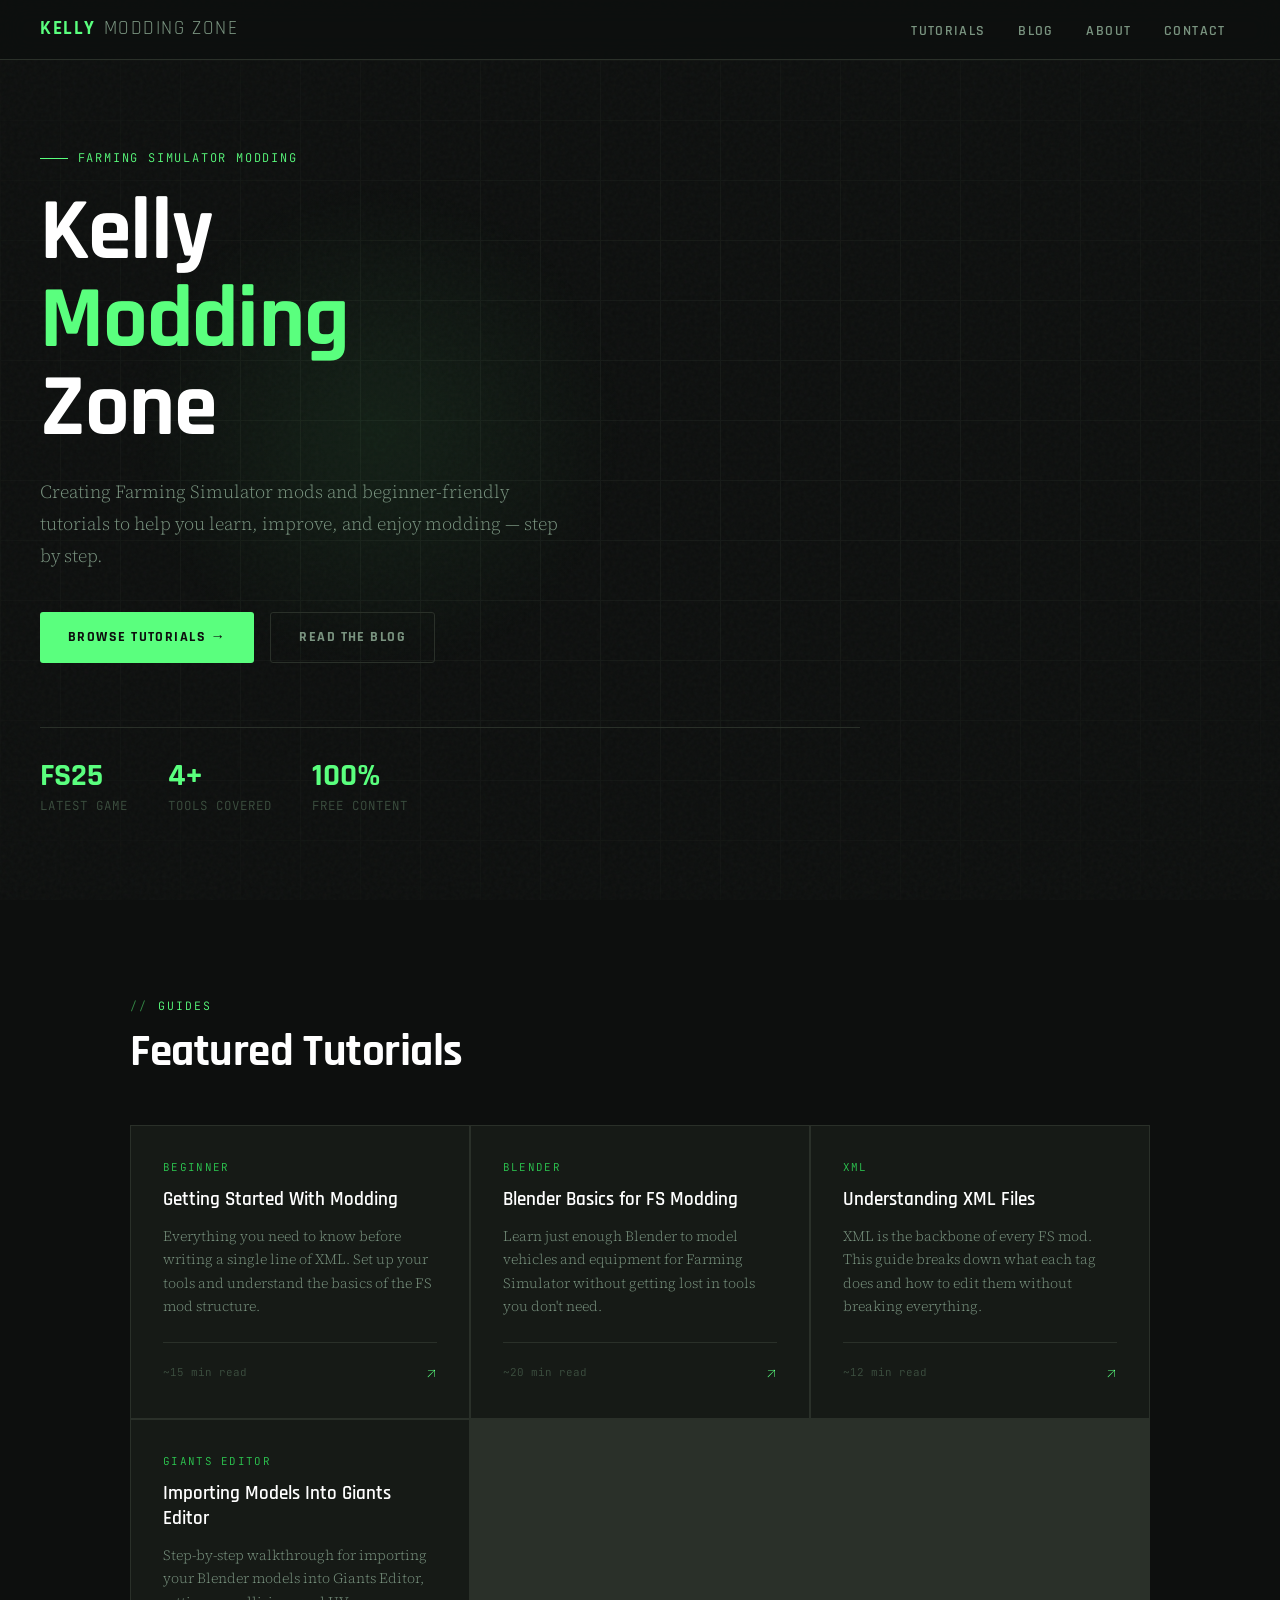
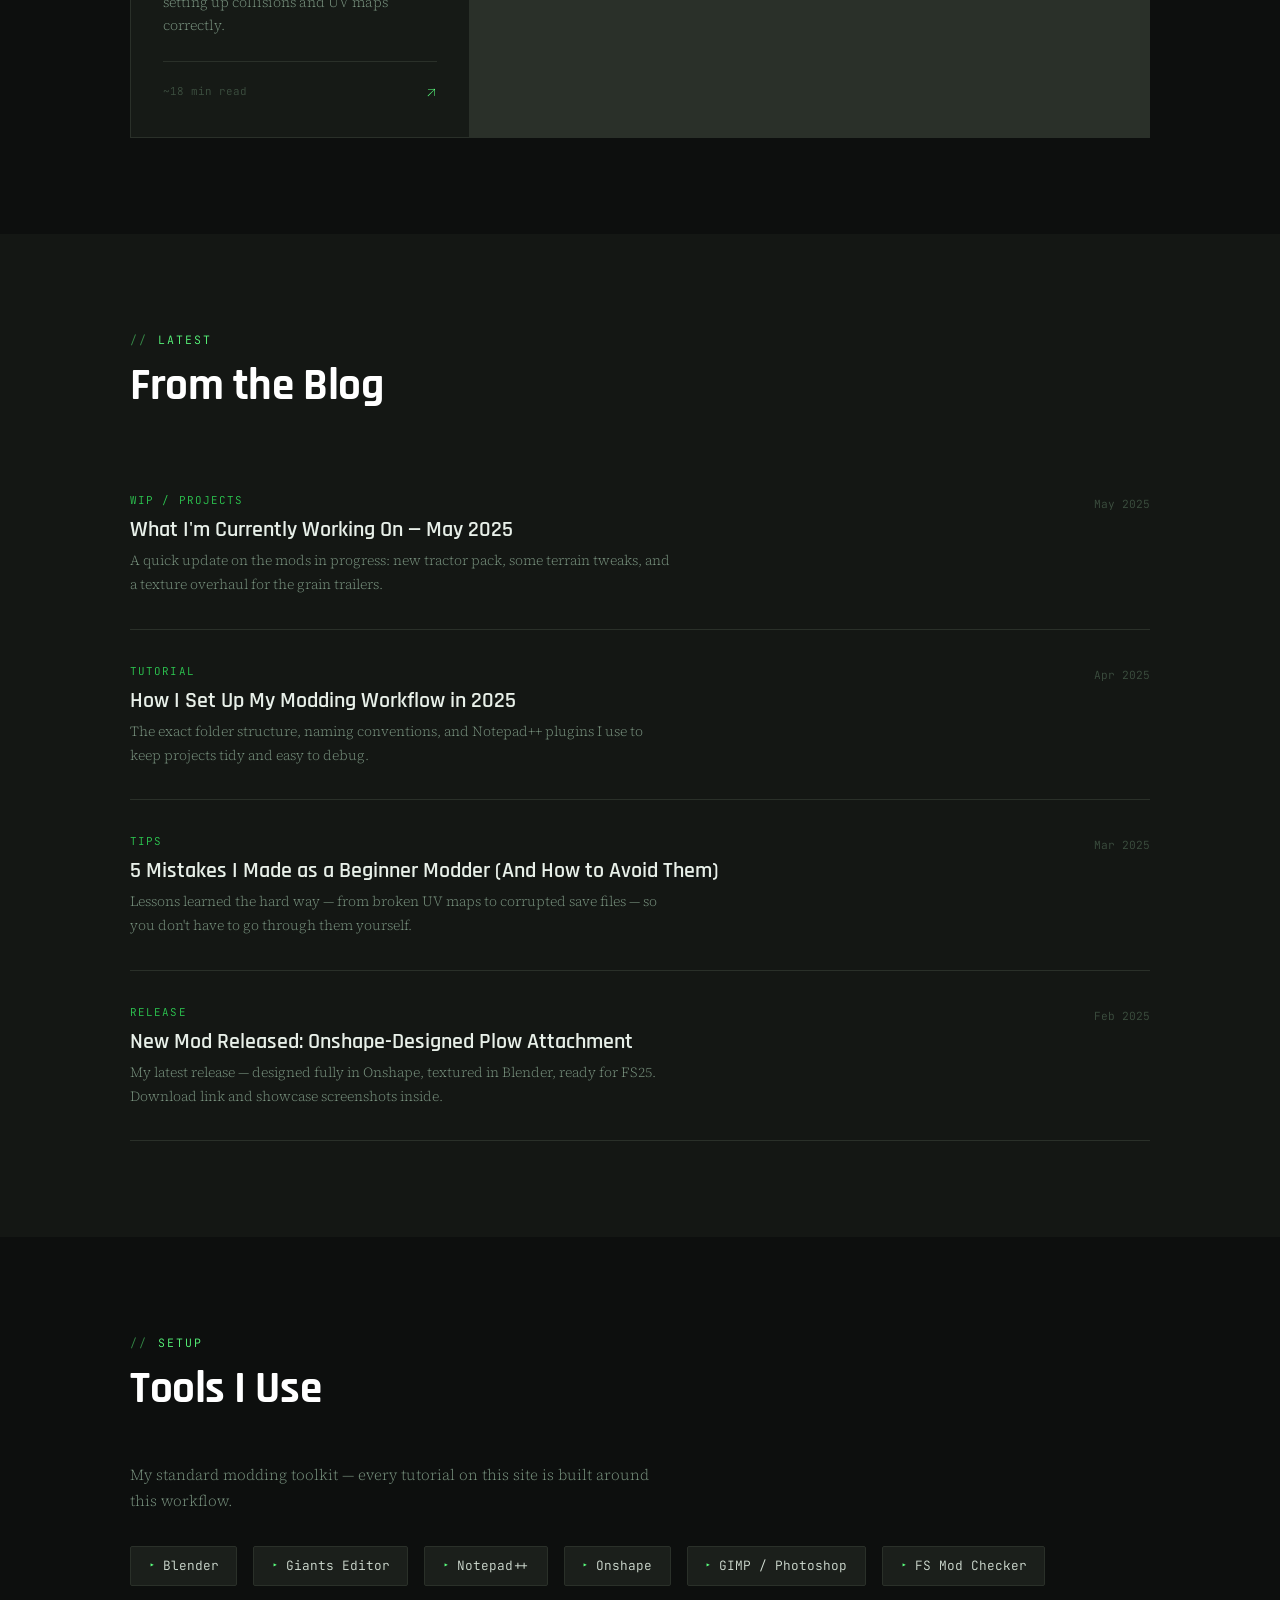
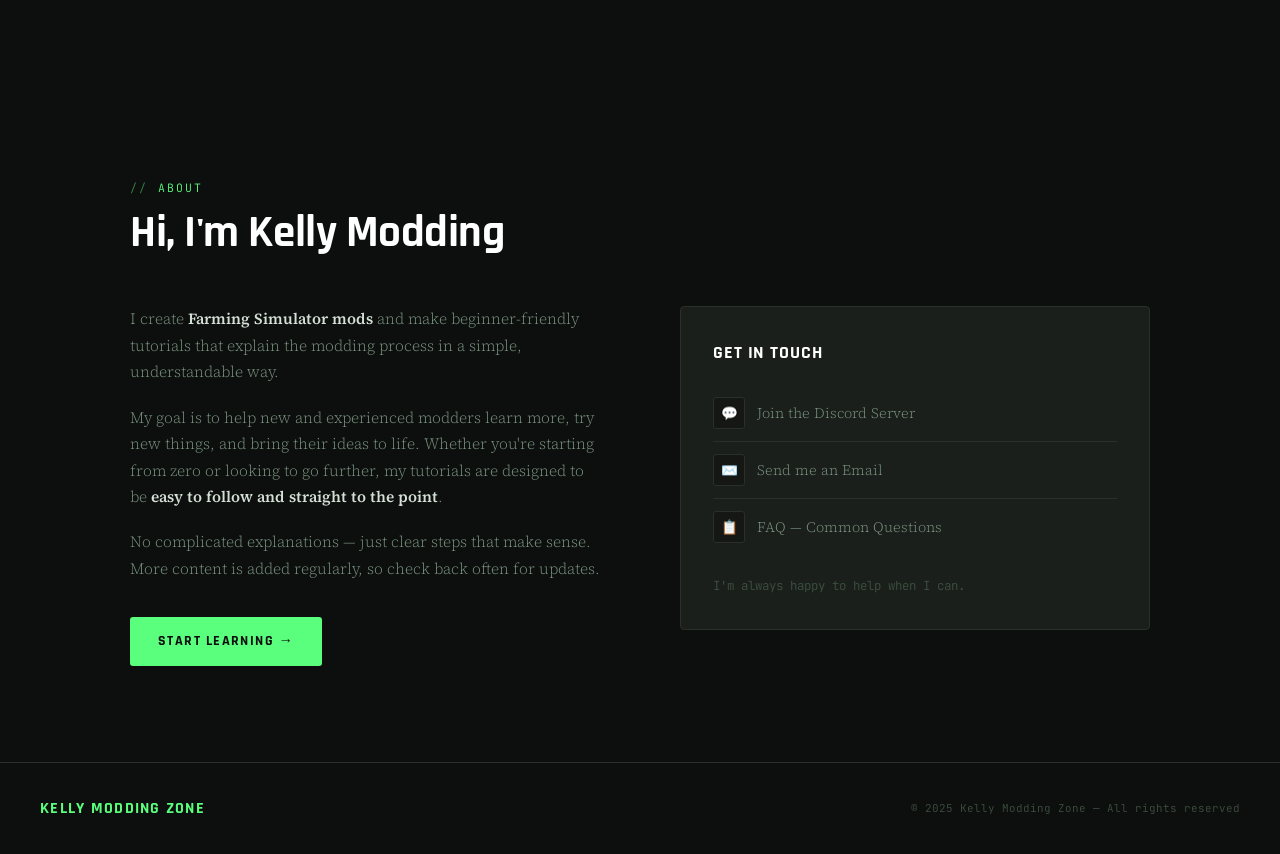
==== index.html @ 6fd22a3e "Add files via upload" ====
<!DOCTYPE html>
<html lang="en">
<head>
<meta charset="UTF-8">
<meta name="viewport" content="width=device-width, initial-scale=1.0">
<title>Kelly Modding Zone</title>
<link rel="preconnect" href="https://fonts.googleapis.com">
<link href="https://fonts.googleapis.com/css2?family=Rajdhani:wght@400;600;700&family=Source+Serif+4:ital,wght@0,300;0,400;0,600;1,300&family=JetBrains+Mono:wght@400;500&display=swap" rel="stylesheet">
<style>
  :root {
    --bg: #0d0f0e;
    --bg2: #141714;
    --bg3: #1b1f1b;
    --border: #2a3029;
    --green: #5aff7e;
    --green-dim: #2dcc52;
    --green-glow: rgba(90,255,126,0.12);
    --text: #d4e0d5;
    --text-dim: #7a9480;
    --text-faint: #3d5040;
    --accent: #ffcc44;
    --card-bg: #161a16;
  }

  *, *::before, *::after { box-sizing: border-box; margin: 0; padding: 0; }

  html { scroll-behavior: smooth; }

  body {
    background: var(--bg);
    color: var(--text);
    font-family: 'Source Serif 4', Georgia, serif;
    font-weight: 300;
    line-height: 1.7;
    overflow-x: hidden;
  }

  /* ── NOISE TEXTURE ── */
  body::before {
    content: '';
    position: fixed;
    inset: 0;
    background-image: url("data:image/svg+xml,%3Csvg viewBox='0 0 256 256' xmlns='http://www.w3.org/2000/svg'%3E%3Cfilter id='noise'%3E%3CfeTurbulence type='fractalNoise' baseFrequency='0.9' numOctaves='4' stitchTiles='stitch'/%3E%3C/filter%3E%3Crect width='100%25' height='100%25' filter='url(%23noise)' opacity='0.035'/%3E%3C/svg%3E");
    pointer-events: none;
    z-index: 0;
  }

  /* ── NAV ── */
  nav {
    position: fixed;
    top: 0; left: 0; right: 0;
    z-index: 100;
    display: flex;
    align-items: center;
    justify-content: space-between;
    padding: 0 2.5rem;
    height: 60px;
    background: rgba(13,15,14,0.88);
    backdrop-filter: blur(12px);
    border-bottom: 1px solid var(--border);
  }

  .nav-logo {
    font-family: 'Rajdhani', sans-serif;
    font-weight: 700;
    font-size: 1.2rem;
    letter-spacing: 0.08em;
    color: var(--green);
    text-decoration: none;
    text-transform: uppercase;
    display: flex;
    align-items: center;
    gap: 0.5rem;
  }

  .nav-logo span {
    color: var(--text-dim);
    font-weight: 400;
  }

  .nav-links {
    display: flex;
    gap: 0.25rem;
    list-style: none;
  }

  .nav-links a {
    font-family: 'Rajdhani', sans-serif;
    font-weight: 600;
    font-size: 0.85rem;
    letter-spacing: 0.1em;
    text-transform: uppercase;
    color: var(--text-dim);
    text-decoration: none;
    padding: 0.4rem 0.9rem;
    border-radius: 3px;
    transition: color 0.2s, background 0.2s;
  }

  .nav-links a:hover {
    color: var(--green);
    background: var(--green-glow);
  }

  /* ── HERO ── */
  .hero {
    position: relative;
    min-height: 100vh;
    display: flex;
    flex-direction: column;
    justify-content: center;
    padding: 8rem 2.5rem 4rem;
    overflow: hidden;
  }

  .hero-grid-bg {
    position: absolute;
    inset: 0;
    background-image:
      linear-gradient(var(--border) 1px, transparent 1px),
      linear-gradient(90deg, var(--border) 1px, transparent 1px);
    background-size: 60px 60px;
    opacity: 0.35;
    mask-image: radial-gradient(ellipse 80% 70% at 50% 50%, black 30%, transparent 100%);
  }

  .hero-glow {
    position: absolute;
    top: 20%;
    left: 10%;
    width: 500px;
    height: 500px;
    background: radial-gradient(circle, rgba(90,255,126,0.07) 0%, transparent 70%);
    pointer-events: none;
  }

  .hero-inner {
    position: relative;
    max-width: 820px;
  }

  .hero-tag {
    font-family: 'JetBrains Mono', monospace;
    font-size: 0.75rem;
    color: var(--green);
    letter-spacing: 0.15em;
    text-transform: uppercase;
    margin-bottom: 1.2rem;
    display: flex;
    align-items: center;
    gap: 0.6rem;
  }

  .hero-tag::before {
    content: '';
    display: block;
    width: 28px;
    height: 1px;
    background: var(--green);
  }

  h1 {
    font-family: 'Rajdhani', sans-serif;
    font-weight: 700;
    font-size: clamp(3rem, 7vw, 5.5rem);
    line-height: 1;
    letter-spacing: -0.01em;
    color: #fff;
    margin-bottom: 1.5rem;
  }

  h1 .highlight {
    color: var(--green);
    position: relative;
  }

  .hero-desc {
    font-size: 1.15rem;
    color: var(--text-dim);
    max-width: 520px;
    margin-bottom: 2.5rem;
    line-height: 1.75;
  }

  .hero-cta {
    display: flex;
    gap: 1rem;
    flex-wrap: wrap;
  }

  .btn {
    font-family: 'Rajdhani', sans-serif;
    font-weight: 700;
    font-size: 0.9rem;
    letter-spacing: 0.1em;
    text-transform: uppercase;
    text-decoration: none;
    padding: 0.75rem 1.75rem;
    border-radius: 3px;
    transition: all 0.2s;
    display: inline-flex;
    align-items: center;
    gap: 0.5rem;
  }

  .btn-primary {
    background: var(--green);
    color: #0d0f0e;
  }

  .btn-primary:hover {
    background: #fff;
    transform: translateY(-2px);
    box-shadow: 0 8px 24px rgba(90,255,126,0.25);
  }

  .btn-secondary {
    background: transparent;
    color: var(--text-dim);
    border: 1px solid var(--border);
  }

  .btn-secondary:hover {
    color: var(--green);
    border-color: var(--green);
    background: var(--green-glow);
  }

  .hero-stats {
    display: flex;
    gap: 2.5rem;
    margin-top: 4rem;
    padding-top: 2rem;
    border-top: 1px solid var(--border);
    flex-wrap: wrap;
  }

  .stat-num {
    font-family: 'Rajdhani', sans-serif;
    font-weight: 700;
    font-size: 2rem;
    color: var(--green);
    line-height: 1;
  }

  .stat-label {
    font-size: 0.78rem;
    color: var(--text-faint);
    letter-spacing: 0.08em;
    text-transform: uppercase;
    margin-top: 0.2rem;
    font-family: 'JetBrains Mono', monospace;
  }

  /* ── SECTIONS ── */
  section {
    position: relative;
    z-index: 1;
  }

  .section-inner {
    max-width: 1100px;
    margin: 0 auto;
    padding: 6rem 2.5rem;
  }

  .section-label {
    font-family: 'JetBrains Mono', monospace;
    font-size: 0.72rem;
    color: var(--green);
    letter-spacing: 0.18em;
    text-transform: uppercase;
    margin-bottom: 0.75rem;
    display: flex;
    align-items: center;
    gap: 0.6rem;
  }

  .section-label::before {
    content: '//';
    opacity: 0.5;
  }

  h2 {
    font-family: 'Rajdhani', sans-serif;
    font-weight: 700;
    font-size: clamp(1.8rem, 4vw, 2.8rem);
    color: #fff;
    letter-spacing: -0.01em;
    margin-bottom: 3rem;
    line-height: 1.1;
  }

  /* ── FEATURED TUTORIALS ── */
  .tutorials-grid {
    display: grid;
    grid-template-columns: repeat(auto-fill, minmax(300px, 1fr));
    gap: 1.5px;
    background: var(--border);
    border: 1px solid var(--border);
  }

  .tutorial-card {
    background: var(--card-bg);
    padding: 2rem;
    transition: background 0.2s;
    cursor: pointer;
    text-decoration: none;
    color: inherit;
    display: block;
  }

  .tutorial-card:hover {
    background: var(--bg3);
  }

  .tutorial-card:hover .card-arrow { transform: translate(3px,-3px); }

  .card-tag {
    font-family: 'JetBrains Mono', monospace;
    font-size: 0.68rem;
    color: var(--green-dim);
    letter-spacing: 0.12em;
    text-transform: uppercase;
    margin-bottom: 0.75rem;
  }

  .card-title {
    font-family: 'Rajdhani', sans-serif;
    font-weight: 600;
    font-size: 1.2rem;
    color: #fff;
    margin-bottom: 0.75rem;
    line-height: 1.3;
  }

  .card-desc {
    font-size: 0.88rem;
    color: var(--text-dim);
    line-height: 1.65;
  }

  .card-footer {
    display: flex;
    justify-content: space-between;
    align-items: center;
    margin-top: 1.5rem;
    padding-top: 1rem;
    border-top: 1px solid var(--border);
  }

  .card-meta {
    font-family: 'JetBrains Mono', monospace;
    font-size: 0.68rem;
    color: var(--text-faint);
  }

  .card-arrow {
    font-size: 1rem;
    color: var(--green);
    transition: transform 0.2s;
  }

  /* ── BLOG POSTS ── */
  #blog { background: var(--bg2); }

  .blog-list { display: flex; flex-direction: column; gap: 0; }

  .blog-post {
    display: grid;
    grid-template-columns: 1fr auto;
    align-items: start;
    gap: 2rem;
    padding: 2rem 0;
    border-bottom: 1px solid var(--border);
    text-decoration: none;
    color: inherit;
    transition: padding-left 0.2s;
  }

  .blog-post:hover { padding-left: 1rem; }
  .blog-post:hover .post-title { color: var(--green); }

  .post-cat {
    font-family: 'JetBrains Mono', monospace;
    font-size: 0.68rem;
    color: var(--green-dim);
    letter-spacing: 0.1em;
    text-transform: uppercase;
    margin-bottom: 0.4rem;
  }

  .post-title {
    font-family: 'Rajdhani', sans-serif;
    font-weight: 600;
    font-size: 1.35rem;
    color: #e8f0e9;
    transition: color 0.2s;
    margin-bottom: 0.4rem;
    line-height: 1.25;
  }

  .post-excerpt {
    font-size: 0.87rem;
    color: var(--text-dim);
    max-width: 540px;
  }

  .post-date {
    font-family: 'JetBrains Mono', monospace;
    font-size: 0.7rem;
    color: var(--text-faint);
    white-space: nowrap;
    padding-top: 0.25rem;
  }

  /* ── TOOLS ── */
  .tools-row {
    display: flex;
    flex-wrap: wrap;
    gap: 1rem;
  }

  .tool-chip {
    font-family: 'JetBrains Mono', monospace;
    font-size: 0.8rem;
    color: var(--text);
    background: var(--bg3);
    border: 1px solid var(--border);
    padding: 0.5rem 1.1rem;
    border-radius: 2px;
    transition: all 0.2s;
    display: flex;
    align-items: center;
    gap: 0.5rem;
  }

  .tool-chip::before {
    content: '▸';
    color: var(--green);
    font-size: 0.65rem;
  }

  .tool-chip:hover {
    border-color: var(--green);
    color: var(--green);
    background: var(--green-glow);
  }

  /* ── ABOUT ── */
  #about { background: var(--bg); }

  .about-grid {
    display: grid;
    grid-template-columns: 1fr 1fr;
    gap: 5rem;
    align-items: start;
  }

  @media (max-width: 700px) {
    .about-grid { grid-template-columns: 1fr; gap: 2.5rem; }
    nav { padding: 0 1.2rem; }
    .nav-links { gap: 0; }
    .nav-links a { padding: 0.4rem 0.5rem; font-size: 0.75rem; }
    .section-inner { padding: 4rem 1.2rem; }
    .hero { padding: 7rem 1.2rem 3rem; }
    h1 { font-size: 2.5rem; }
    .hero-stats { gap: 1.5rem; }
    .blog-post { grid-template-columns: 1fr; gap: 0.5rem; }
  }

  .about-text p {
    color: var(--text-dim);
    margin-bottom: 1.2rem;
    font-size: 0.97rem;
  }

  .about-text p strong {
    color: var(--text);
    font-weight: 600;
  }

  .contact-box {
    background: var(--bg3);
    border: 1px solid var(--border);
    padding: 2rem;
    border-radius: 4px;
  }

  .contact-box h3 {
    font-family: 'Rajdhani', sans-serif;
    font-weight: 700;
    font-size: 1.1rem;
    color: #fff;
    margin-bottom: 1rem;
    letter-spacing: 0.05em;
    text-transform: uppercase;
  }

  .contact-link {
    display: flex;
    align-items: center;
    gap: 0.75rem;
    padding: 0.75rem 0;
    border-bottom: 1px solid var(--border);
    color: var(--text-dim);
    text-decoration: none;
    font-size: 0.9rem;
    transition: color 0.2s;
  }

  .contact-link:last-of-type { border-bottom: none; }
  .contact-link:hover { color: var(--green); }

  .contact-icon {
    width: 32px;
    height: 32px;
    background: var(--bg2);
    border: 1px solid var(--border);
    border-radius: 3px;
    display: flex;
    align-items: center;
    justify-content: center;
    font-size: 0.85rem;
    flex-shrink: 0;
  }

  /* ── FOOTER ── */
  footer {
    border-top: 1px solid var(--border);
    padding: 2rem 2.5rem;
    display: flex;
    justify-content: space-between;
    align-items: center;
    flex-wrap: wrap;
    gap: 1rem;
  }

  .footer-logo {
    font-family: 'Rajdhani', sans-serif;
    font-weight: 700;
    font-size: 1rem;
    color: var(--green);
    letter-spacing: 0.08em;
    text-transform: uppercase;
  }

  .footer-copy {
    font-family: 'JetBrains Mono', monospace;
    font-size: 0.68rem;
    color: var(--text-faint);
  }

  /* ── SCROLL ANIMATIONS ── */
  .fade-in {
    opacity: 0;
    transform: translateY(20px);
    transition: opacity 0.6s ease, transform 0.6s ease;
  }

  .fade-in.visible {
    opacity: 1;
    transform: translateY(0);
  }

  .fade-in:nth-child(2) { transition-delay: 0.1s; }
  .fade-in:nth-child(3) { transition-delay: 0.2s; }
  .fade-in:nth-child(4) { transition-delay: 0.3s; }
</style>
</head>
<body>

<!-- NAV -->
<nav>
  <a class="nav-logo" href="#home">Kelly <span>Modding Zone</span></a>
  <ul class="nav-links">
    <li><a href="#tutorials">Tutorials</a></li>
    <li><a href="#blog">Blog</a></li>
    <li><a href="#about">About</a></li>
    <li><a href="#about">Contact</a></li>
  </ul>
</nav>

<!-- HERO -->
<section id="home" class="hero">
  <div class="hero-grid-bg"></div>
  <div class="hero-glow"></div>
  <div class="hero-inner">
    <div class="hero-tag">Farming Simulator Modding</div>
    <h1>Kelly<br><span class="highlight">Modding</span><br>Zone</h1>
    <p class="hero-desc">Creating Farming Simulator mods and beginner-friendly tutorials to help you learn, improve, and enjoy modding — step by step.</p>
    <div class="hero-cta">
      <a href="#tutorials" class="btn btn-primary">Browse Tutorials →</a>
      <a href="#blog" class="btn btn-secondary">Read the Blog</a>
    </div>
    <div class="hero-stats">
      <div>
        <div class="stat-num">FS25</div>
        <div class="stat-label">Latest Game</div>
      </div>
      <div>
        <div class="stat-num">4+</div>
        <div class="stat-label">Tools Covered</div>
      </div>
      <div>
        <div class="stat-num">100%</div>
        <div class="stat-label">Free Content</div>
      </div>
    </div>
  </div>
</section>

<!-- FEATURED TUTORIALS -->
<section id="tutorials">
  <div class="section-inner">
    <div class="section-label">Guides</div>
    <h2>Featured Tutorials</h2>
    <div class="tutorials-grid">

      <a href="#" class="tutorial-card fade-in">
        <div class="card-tag">Beginner</div>
        <div class="card-title">Getting Started With Modding</div>
        <div class="card-desc">Everything you need to know before writing a single line of XML. Set up your tools and understand the basics of the FS mod structure.</div>
        <div class="card-footer">
          <span class="card-meta">~15 min read</span>
          <span class="card-arrow">↗</span>
        </div>
      </a>

      <a href="#" class="tutorial-card fade-in">
        <div class="card-tag">Blender</div>
        <div class="card-title">Blender Basics for FS Modding</div>
        <div class="card-desc">Learn just enough Blender to model vehicles and equipment for Farming Simulator without getting lost in tools you don't need.</div>
        <div class="card-footer">
          <span class="card-meta">~20 min read</span>
          <span class="card-arrow">↗</span>
        </div>
      </a>

      <a href="#" class="tutorial-card fade-in">
        <div class="card-tag">XML</div>
        <div class="card-title">Understanding XML Files</div>
        <div class="card-desc">XML is the backbone of every FS mod. This guide breaks down what each tag does and how to edit them without breaking everything.</div>
        <div class="card-footer">
          <span class="card-meta">~12 min read</span>
          <span class="card-arrow">↗</span>
        </div>
      </a>

      <a href="#" class="tutorial-card fade-in">
        <div class="card-tag">Giants Editor</div>
        <div class="card-title">Importing Models Into Giants Editor</div>
        <div class="card-desc">Step-by-step walkthrough for importing your Blender models into Giants Editor, setting up collisions and UV maps correctly.</div>
        <div class="card-footer">
          <span class="card-meta">~18 min read</span>
          <span class="card-arrow">↗</span>
        </div>
      </a>

    </div>
  </div>
</section>

<!-- BLOG / LATEST POSTS -->
<section id="blog">
  <div class="section-inner">
    <div class="section-label">Latest</div>
    <h2>From the Blog</h2>
    <div class="blog-list">

      <a href="#" class="blog-post fade-in">
        <div>
          <div class="post-cat">WIP / Projects</div>
          <div class="post-title">What I'm Currently Working On — May 2025</div>
          <div class="post-excerpt">A quick update on the mods in progress: new tractor pack, some terrain tweaks, and a texture overhaul for the grain trailers.</div>
        </div>
        <div class="post-date">May 2025</div>
      </a>

      <a href="#" class="blog-post fade-in">
        <div>
          <div class="post-cat">Tutorial</div>
          <div class="post-title">How I Set Up My Modding Workflow in 2025</div>
          <div class="post-excerpt">The exact folder structure, naming conventions, and Notepad++ plugins I use to keep projects tidy and easy to debug.</div>
        </div>
        <div class="post-date">Apr 2025</div>
      </a>

      <a href="#" class="blog-post fade-in">
        <div>
          <div class="post-cat">Tips</div>
          <div class="post-title">5 Mistakes I Made as a Beginner Modder (And How to Avoid Them)</div>
          <div class="post-excerpt">Lessons learned the hard way — from broken UV maps to corrupted save files — so you don't have to go through them yourself.</div>
        </div>
        <div class="post-date">Mar 2025</div>
      </a>

      <a href="#" class="blog-post fade-in">
        <div>
          <div class="post-cat">Release</div>
          <div class="post-title">New Mod Released: Onshape-Designed Plow Attachment</div>
          <div class="post-excerpt">My latest release — designed fully in Onshape, textured in Blender, ready for FS25. Download link and showcase screenshots inside.</div>
        </div>
        <div class="post-date">Feb 2025</div>
      </a>

    </div>
  </div>
</section>

<!-- TOOLS -->
<section id="tools">
  <div class="section-inner">
    <div class="section-label">Setup</div>
    <h2>Tools I Use</h2>
    <p style="color:var(--text-dim); margin-bottom:2rem; font-size:0.95rem; max-width:520px;">My standard modding toolkit — every tutorial on this site is built around this workflow.</p>
    <div class="tools-row">
      <div class="tool-chip">Blender</div>
      <div class="tool-chip">Giants Editor</div>
      <div class="tool-chip">Notepad++</div>
      <div class="tool-chip">Onshape</div>
      <div class="tool-chip">GIMP / Photoshop</div>
      <div class="tool-chip">FS Mod Checker</div>
    </div>
  </div>
</section>

<!-- ABOUT + CONTACT -->
<section id="about">
  <div class="section-inner">
    <div class="section-label">About</div>
    <h2>Hi, I'm Kelly Modding</h2>
    <div class="about-grid">
      <div class="about-text">
        <p>I create <strong>Farming Simulator mods</strong> and make beginner-friendly tutorials that explain the modding process in a simple, understandable way.</p>
        <p>My goal is to help new and experienced modders learn more, try new things, and bring their ideas to life. Whether you're starting from zero or looking to go further, my tutorials are designed to be <strong>easy to follow and straight to the point</strong>.</p>
        <p>No complicated explanations — just clear steps that make sense. More content is added regularly, so check back often for updates.</p>
        <a href="#tutorials" class="btn btn-primary" style="margin-top:1rem; display:inline-flex;">Start Learning →</a>
      </div>
      <div class="contact-box">
        <h3>Get in Touch</h3>
        <a href="#" class="contact-link">
          <div class="contact-icon">💬</div>
          Join the Discord Server
        </a>
        <a href="mailto:your@email.com" class="contact-link">
          <div class="contact-icon">✉️</div>
          Send me an Email
        </a>
        <a href="#" class="contact-link">
          <div class="contact-icon">📋</div>
          FAQ — Common Questions
        </a>
        <p style="font-size:0.78rem; color:var(--text-faint); margin-top:1.25rem; font-family:'JetBrains Mono',monospace;">I'm always happy to help when I can.</p>
      </div>
    </div>
  </div>
</section>

<!-- FOOTER -->
<footer>
  <div class="footer-logo">Kelly Modding Zone</div>
  <div class="footer-copy">© 2025 Kelly Modding Zone — All rights reserved</div>
</footer>

<script>
  // Scroll fade-in
  const observer = new IntersectionObserver((entries) => {
    entries.forEach(e => { if (e.isIntersecting) e.target.classList.add('visible'); });
  }, { threshold: 0.12 });

  document.querySelectorAll('.fade-in').forEach(el => observer.observe(el));
</script>
</body>
</html>
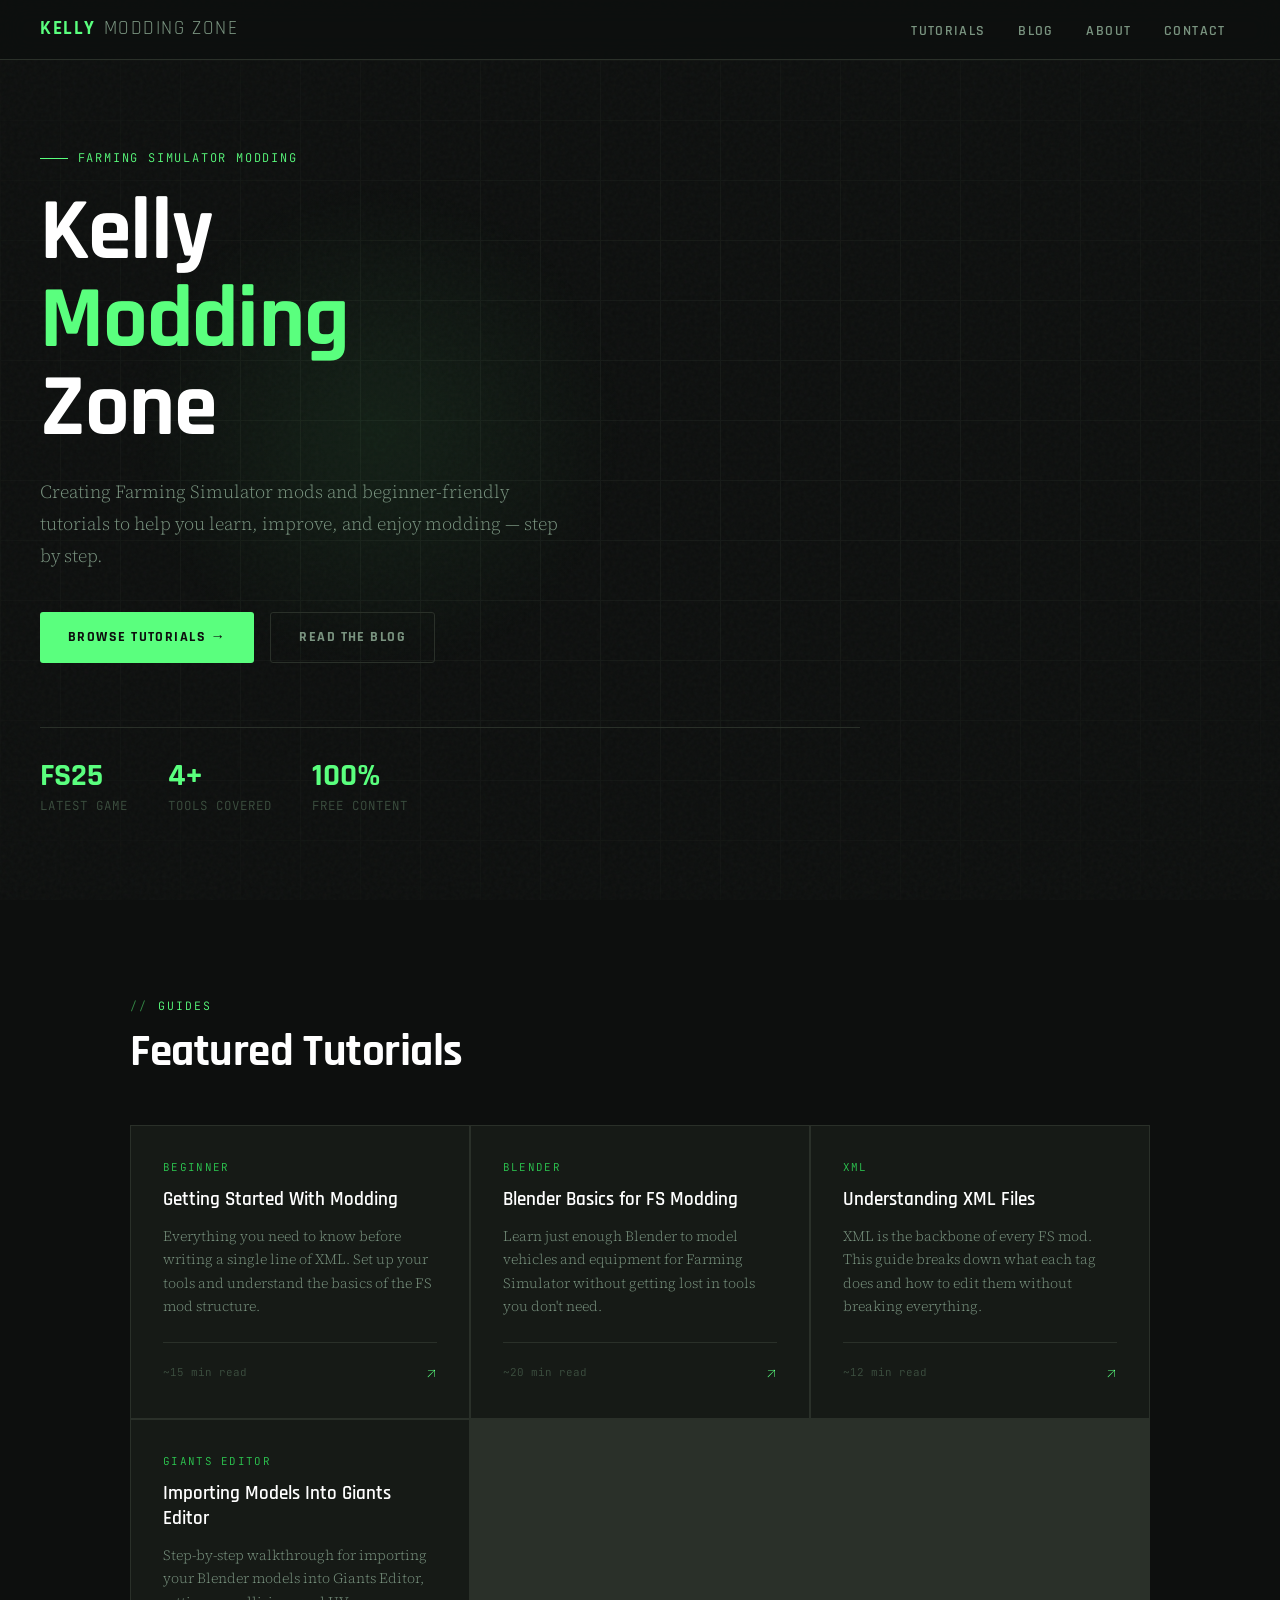
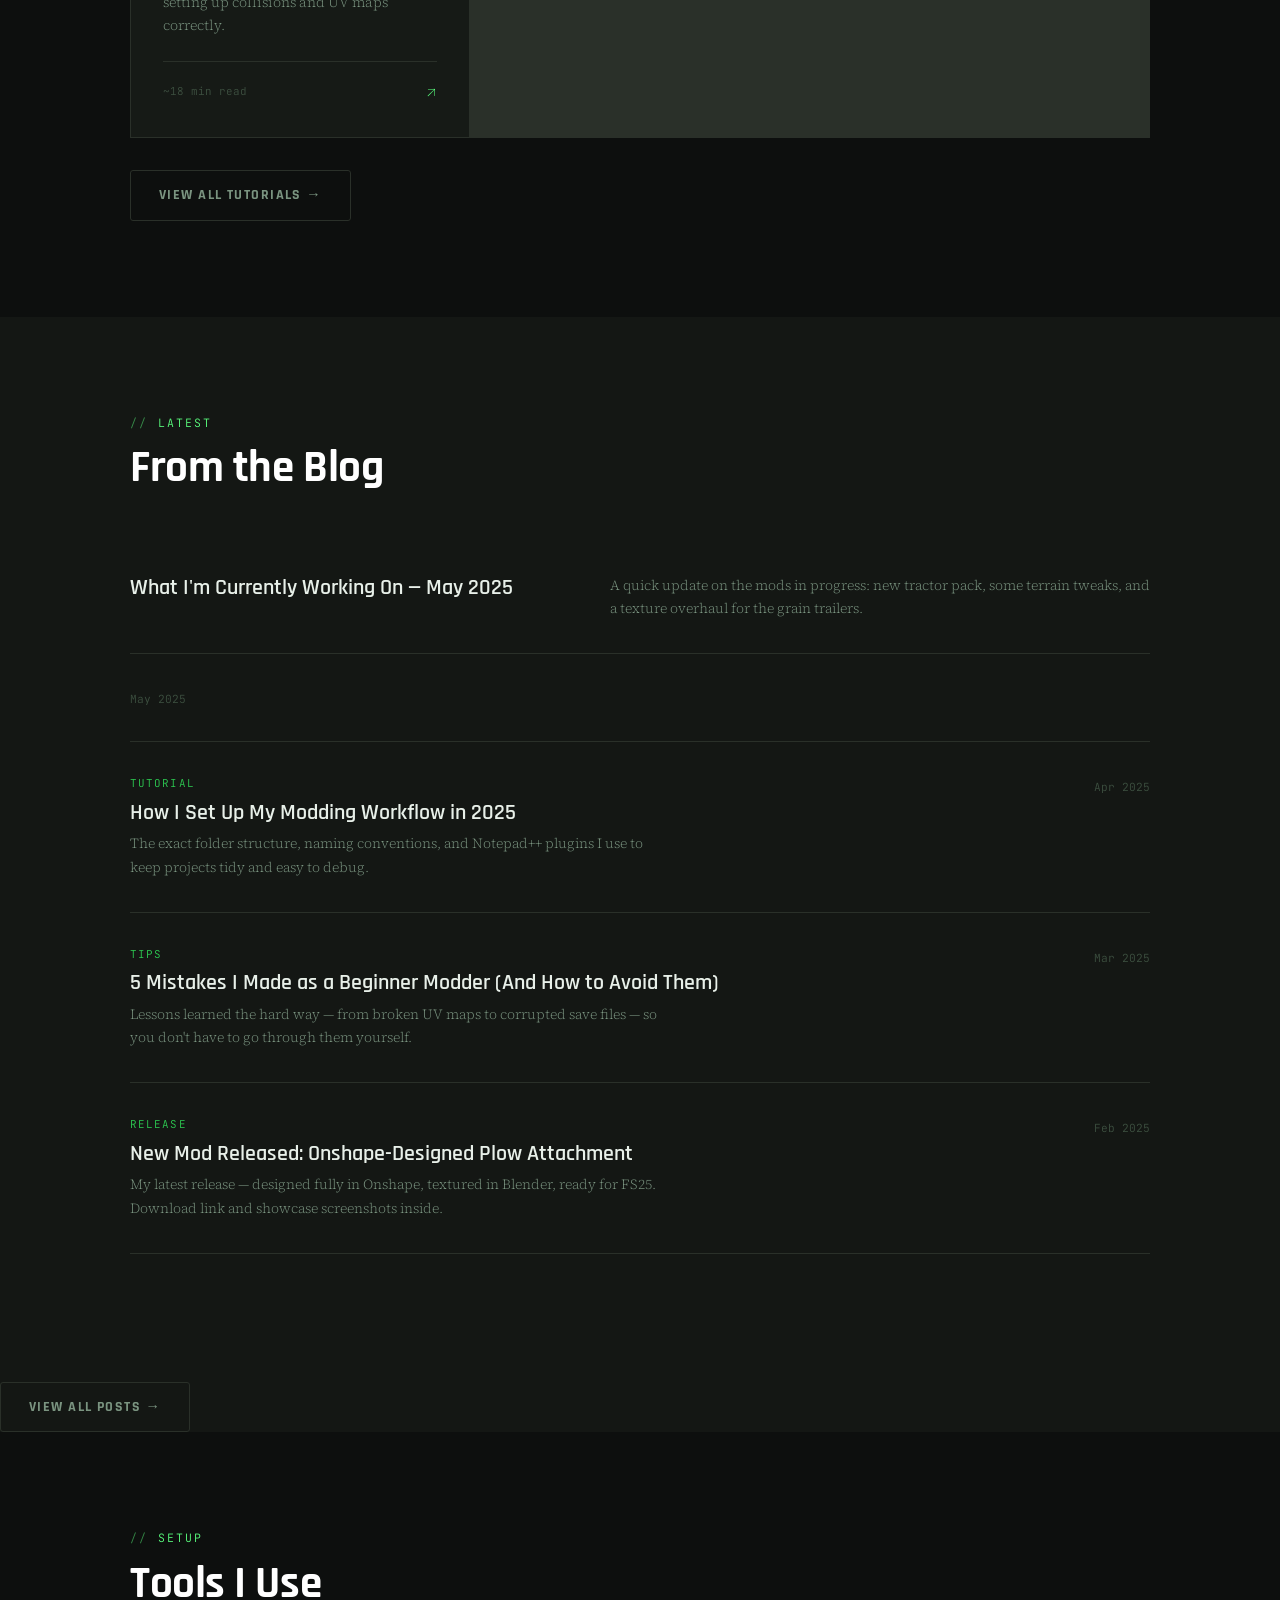
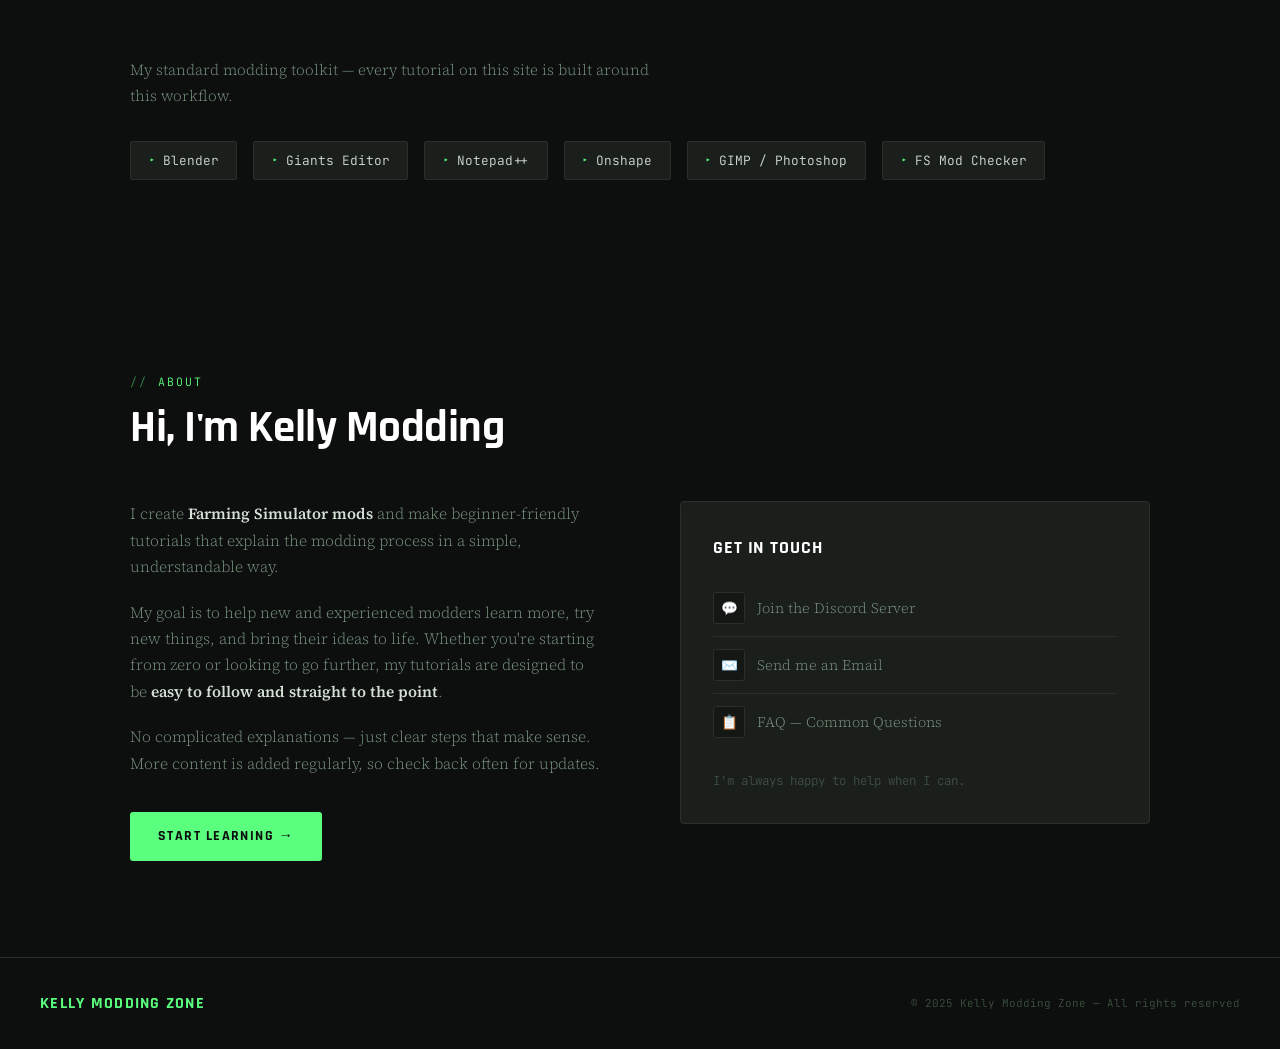
==== commit 4687f2b7: "Update navigation and tutorial links in index.html" ====
--- a/index.html
+++ b/index.html
@@ -574,10 +574,10 @@
 <nav>
   <a class="nav-logo" href="#home">Kelly <span>Modding Zone</span></a>
   <ul class="nav-links">
-    <li><a href="#tutorials">Tutorials</a></li>
-    <li><a href="#blog">Blog</a></li>
-    <li><a href="#about">About</a></li>
-    <li><a href="#about">Contact</a></li>
+    <li><a href="tutorials/index.html">Tutorials</a></li>
+    <li><a href="blog/index.html">Blog</a></li>
+    <li><a href="about.html">About</a></li>
+    <li><a href="about.html#contact">Contact</a></li>
   </ul>
 </nav>
 
@@ -590,8 +590,8 @@
     <h1>Kelly<br><span class="highlight">Modding</span><br>Zone</h1>
     <p class="hero-desc">Creating Farming Simulator mods and beginner-friendly tutorials to help you learn, improve, and enjoy modding — step by step.</p>
     <div class="hero-cta">
-      <a href="#tutorials" class="btn btn-primary">Browse Tutorials →</a>
-      <a href="#blog" class="btn btn-secondary">Read the Blog</a>
+      <a href="tutorials/index.html" class="btn btn-primary">Browse Tutorials →</a>
+      <a href="blog/index.html" class="btn btn-secondary">Read the Blog</a>
     </div>
     <div class="hero-stats">
       <div>
@@ -617,7 +617,7 @@
     <h2>Featured Tutorials</h2>
     <div class="tutorials-grid">
 
-      <a href="#" class="tutorial-card fade-in">
+      <a href="tutorials/getting-started.html" class="tutorial-card fade-in">
         <div class="card-tag">Beginner</div>
         <div class="card-title">Getting Started With Modding</div>
         <div class="card-desc">Everything you need to know before writing a single line of XML. Set up your tools and understand the basics of the FS mod structure.</div>
@@ -627,7 +627,7 @@
         </div>
       </a>
 
-      <a href="#" class="tutorial-card fade-in">
+      <a href="tutorials/blender-basics.html" class="tutorial-card fade-in">
         <div class="card-tag">Blender</div>
         <div class="card-title">Blender Basics for FS Modding</div>
         <div class="card-desc">Learn just enough Blender to model vehicles and equipment for Farming Simulator without getting lost in tools you don't need.</div>
@@ -637,7 +637,7 @@
         </div>
       </a>
 
-      <a href="#" class="tutorial-card fade-in">
+      <a href="tutorials/understanding-xml.html" class="tutorial-card fade-in">
         <div class="card-tag">XML</div>
         <div class="card-title">Understanding XML Files</div>
         <div class="card-desc">XML is the backbone of every FS mod. This guide breaks down what each tag does and how to edit them without breaking everything.</div>
@@ -647,7 +647,7 @@
         </div>
       </a>
 
-      <a href="#" class="tutorial-card fade-in">
+      <a href="tutorials/giants-editor-import.html" class="tutorial-card fade-in">
         <div class="card-tag">Giants Editor</div>
         <div class="card-title">Importing Models Into Giants Editor</div>
         <div class="card-desc">Step-by-step walkthrough for importing your Blender models into Giants Editor, setting up collisions and UV maps correctly.</div>
@@ -658,6 +658,9 @@
       </a>
 
     </div>
+    <div style="margin-top:2rem;">
+      <a href="tutorials/index.html" class="btn btn-secondary">View All Tutorials →</a>
+    </div>
   </div>
 </section>
 
@@ -668,16 +671,14 @@
     <h2>From the Blog</h2>
     <div class="blog-list">
 
-      <a href="#" class="blog-post fade-in">
-        <div>
-          <div class="post-cat">WIP / Projects</div>
+      <a href="blog/working-on-may-2025.html" class="blog-post fade-in">
           <div class="post-title">What I'm Currently Working On — May 2025</div>
           <div class="post-excerpt">A quick update on the mods in progress: new tractor pack, some terrain tweaks, and a texture overhaul for the grain trailers.</div>
         </div>
         <div class="post-date">May 2025</div>
       </a>
 
-      <a href="#" class="blog-post fade-in">
+      <a href="blog/modding-workflow-2025.html" class="blog-post fade-in">
         <div>
           <div class="post-cat">Tutorial</div>
           <div class="post-title">How I Set Up My Modding Workflow in 2025</div>
@@ -686,7 +687,7 @@
         <div class="post-date">Apr 2025</div>
       </a>
 
-      <a href="#" class="blog-post fade-in">
+      <a href="blog/beginner-mistakes.html" class="blog-post fade-in">
         <div>
           <div class="post-cat">Tips</div>
           <div class="post-title">5 Mistakes I Made as a Beginner Modder (And How to Avoid Them)</div>
@@ -695,7 +696,7 @@
         <div class="post-date">Mar 2025</div>
       </a>
 
-      <a href="#" class="blog-post fade-in">
+      <a href="blog/plow-attachment-release.html" class="blog-post fade-in">
         <div>
           <div class="post-cat">Release</div>
           <div class="post-title">New Mod Released: Onshape-Designed Plow Attachment</div>
@@ -704,6 +705,9 @@
         <div class="post-date">Feb 2025</div>
       </a>
 
+    </div>
+    <div style="margin-top:2rem;">
+      <a href="blog/index.html" class="btn btn-secondary">View All Posts →</a>
     </div>
   </div>
 </section>
@@ -735,11 +739,11 @@
         <p>I create <strong>Farming Simulator mods</strong> and make beginner-friendly tutorials that explain the modding process in a simple, understandable way.</p>
         <p>My goal is to help new and experienced modders learn more, try new things, and bring their ideas to life. Whether you're starting from zero or looking to go further, my tutorials are designed to be <strong>easy to follow and straight to the point</strong>.</p>
         <p>No complicated explanations — just clear steps that make sense. More content is added regularly, so check back often for updates.</p>
-        <a href="#tutorials" class="btn btn-primary" style="margin-top:1rem; display:inline-flex;">Start Learning →</a>
+        <a href="tutorials/index.html" class="btn btn-primary" style="margin-top:1rem; display:inline-flex;">Start Learning →</a>
       </div>
       <div class="contact-box">
         <h3>Get in Touch</h3>
-        <a href="#" class="contact-link">
+        <a href="YOUR_DISCORD_LINK_HERE" target="_blank" class="contact-link">
           <div class="contact-icon">💬</div>
           Join the Discord Server
         </a>
@@ -747,7 +751,7 @@
           <div class="contact-icon">✉️</div>
           Send me an Email
         </a>
-        <a href="#" class="contact-link">
+        <a href="about.html" class="contact-link">
           <div class="contact-icon">📋</div>
           FAQ — Common Questions
         </a>
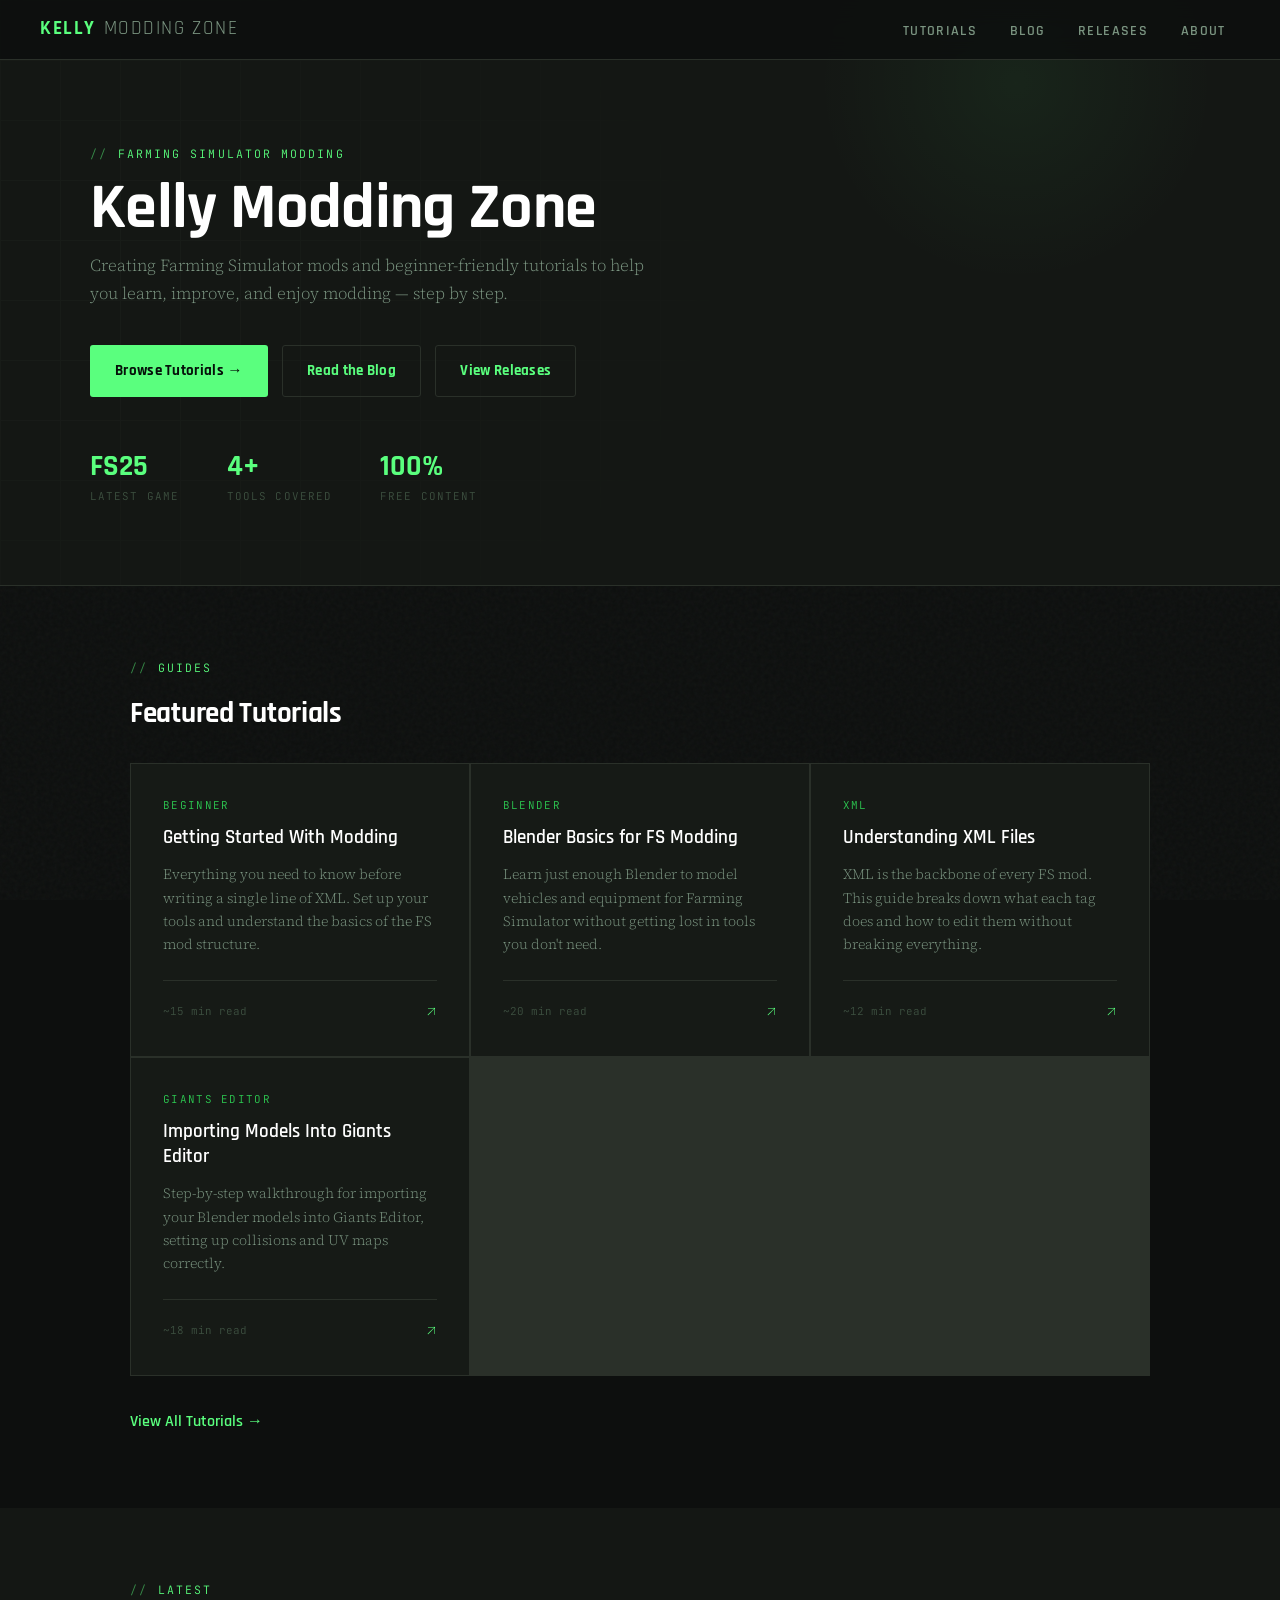
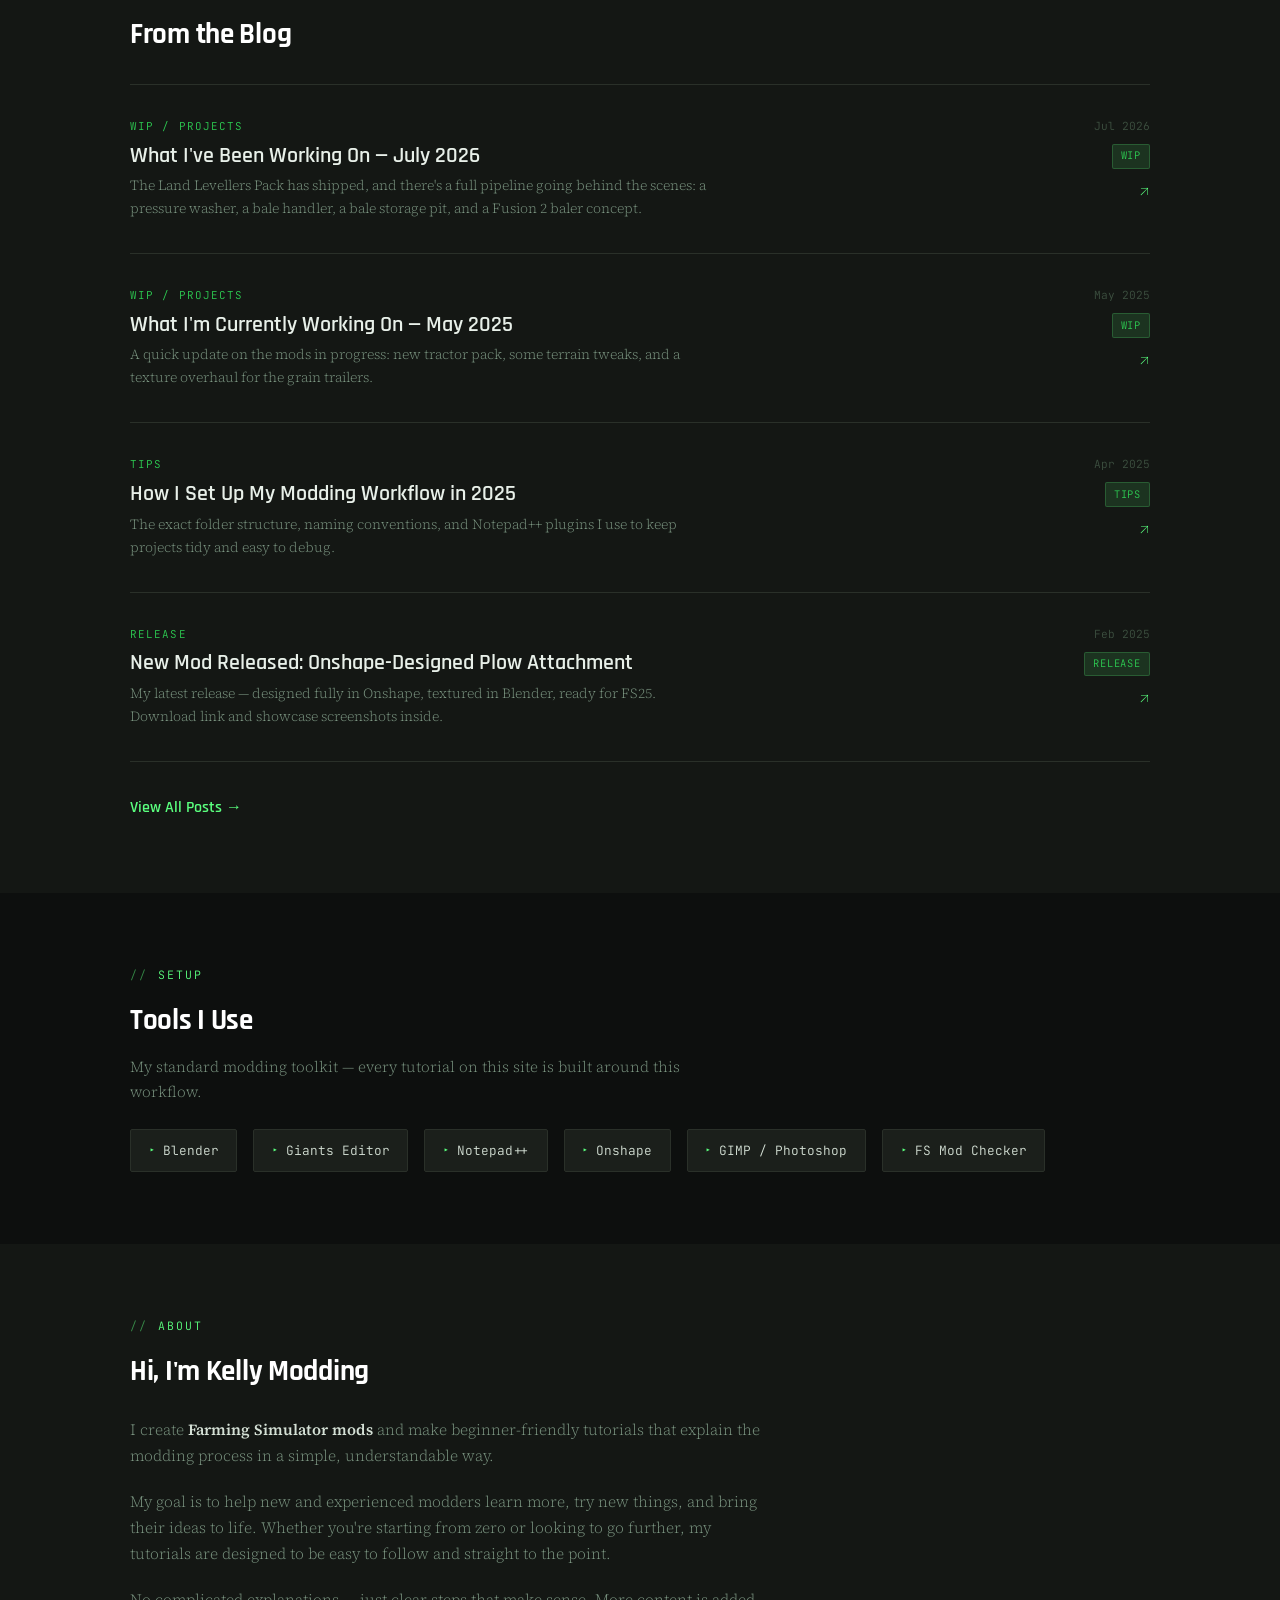
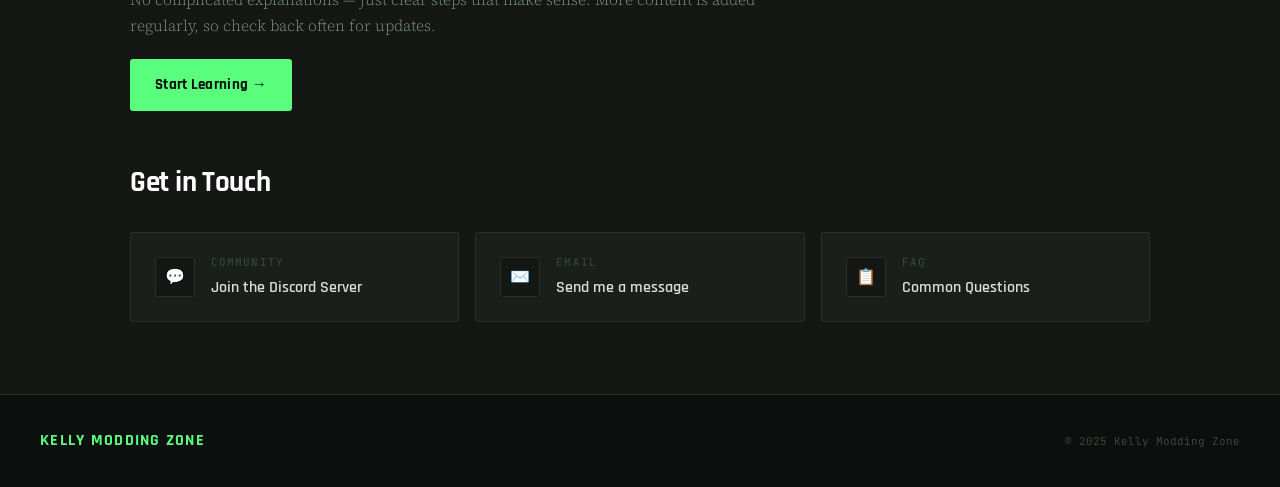
==== commit 780c4640: "Refactor index.html structure and content Updated navigation links and improved hero section layout." ====
--- a/index.html
+++ b/index.html
@@ -6,594 +6,35 @@
 <title>Kelly Modding Zone</title>
 <link rel="preconnect" href="https://fonts.googleapis.com">
 <link href="https://fonts.googleapis.com/css2?family=Rajdhani:wght@400;600;700&family=Source+Serif+4:ital,wght@0,300;0,400;0,600;1,300&family=JetBrains+Mono:wght@400;500&display=swap" rel="stylesheet">
-<style>
-  :root {
-    --bg: #0d0f0e;
-    --bg2: #141714;
-    --bg3: #1b1f1b;
-    --border: #2a3029;
-    --green: #5aff7e;
-    --green-dim: #2dcc52;
-    --green-glow: rgba(90,255,126,0.12);
-    --text: #d4e0d5;
-    --text-dim: #7a9480;
-    --text-faint: #3d5040;
-    --accent: #ffcc44;
-    --card-bg: #161a16;
-  }
-
-  *, *::before, *::after { box-sizing: border-box; margin: 0; padding: 0; }
-
-  html { scroll-behavior: smooth; }
-
-  body {
-    background: var(--bg);
-    color: var(--text);
-    font-family: 'Source Serif 4', Georgia, serif;
-    font-weight: 300;
-    line-height: 1.7;
-    overflow-x: hidden;
-  }
-
-  /* ── NOISE TEXTURE ── */
-  body::before {
-    content: '';
-    position: fixed;
-    inset: 0;
-    background-image: url("data:image/svg+xml,%3Csvg viewBox='0 0 256 256' xmlns='http://www.w3.org/2000/svg'%3E%3Cfilter id='noise'%3E%3CfeTurbulence type='fractalNoise' baseFrequency='0.9' numOctaves='4' stitchTiles='stitch'/%3E%3C/filter%3E%3Crect width='100%25' height='100%25' filter='url(%23noise)' opacity='0.035'/%3E%3C/svg%3E");
-    pointer-events: none;
-    z-index: 0;
-  }
-
-  /* ── NAV ── */
-  nav {
-    position: fixed;
-    top: 0; left: 0; right: 0;
-    z-index: 100;
-    display: flex;
-    align-items: center;
-    justify-content: space-between;
-    padding: 0 2.5rem;
-    height: 60px;
-    background: rgba(13,15,14,0.88);
-    backdrop-filter: blur(12px);
-    border-bottom: 1px solid var(--border);
-  }
-
-  .nav-logo {
-    font-family: 'Rajdhani', sans-serif;
-    font-weight: 700;
-    font-size: 1.2rem;
-    letter-spacing: 0.08em;
-    color: var(--green);
-    text-decoration: none;
-    text-transform: uppercase;
-    display: flex;
-    align-items: center;
-    gap: 0.5rem;
-  }
-
-  .nav-logo span {
-    color: var(--text-dim);
-    font-weight: 400;
-  }
-
-  .nav-links {
-    display: flex;
-    gap: 0.25rem;
-    list-style: none;
-  }
-
-  .nav-links a {
-    font-family: 'Rajdhani', sans-serif;
-    font-weight: 600;
-    font-size: 0.85rem;
-    letter-spacing: 0.1em;
-    text-transform: uppercase;
-    color: var(--text-dim);
-    text-decoration: none;
-    padding: 0.4rem 0.9rem;
-    border-radius: 3px;
-    transition: color 0.2s, background 0.2s;
-  }
-
-  .nav-links a:hover {
-    color: var(--green);
-    background: var(--green-glow);
-  }
-
-  /* ── HERO ── */
-  .hero {
-    position: relative;
-    min-height: 100vh;
-    display: flex;
-    flex-direction: column;
-    justify-content: center;
-    padding: 8rem 2.5rem 4rem;
-    overflow: hidden;
-  }
-
-  .hero-grid-bg {
-    position: absolute;
-    inset: 0;
-    background-image:
-      linear-gradient(var(--border) 1px, transparent 1px),
-      linear-gradient(90deg, var(--border) 1px, transparent 1px);
-    background-size: 60px 60px;
-    opacity: 0.35;
-    mask-image: radial-gradient(ellipse 80% 70% at 50% 50%, black 30%, transparent 100%);
-  }
-
-  .hero-glow {
-    position: absolute;
-    top: 20%;
-    left: 10%;
-    width: 500px;
-    height: 500px;
-    background: radial-gradient(circle, rgba(90,255,126,0.07) 0%, transparent 70%);
-    pointer-events: none;
-  }
-
-  .hero-inner {
-    position: relative;
-    max-width: 820px;
-  }
-
-  .hero-tag {
-    font-family: 'JetBrains Mono', monospace;
-    font-size: 0.75rem;
-    color: var(--green);
-    letter-spacing: 0.15em;
-    text-transform: uppercase;
-    margin-bottom: 1.2rem;
-    display: flex;
-    align-items: center;
-    gap: 0.6rem;
-  }
-
-  .hero-tag::before {
-    content: '';
-    display: block;
-    width: 28px;
-    height: 1px;
-    background: var(--green);
-  }
-
-  h1 {
-    font-family: 'Rajdhani', sans-serif;
-    font-weight: 700;
-    font-size: clamp(3rem, 7vw, 5.5rem);
-    line-height: 1;
-    letter-spacing: -0.01em;
-    color: #fff;
-    margin-bottom: 1.5rem;
-  }
-
-  h1 .highlight {
-    color: var(--green);
-    position: relative;
-  }
-
-  .hero-desc {
-    font-size: 1.15rem;
-    color: var(--text-dim);
-    max-width: 520px;
-    margin-bottom: 2.5rem;
-    line-height: 1.75;
-  }
-
-  .hero-cta {
-    display: flex;
-    gap: 1rem;
-    flex-wrap: wrap;
-  }
-
-  .btn {
-    font-family: 'Rajdhani', sans-serif;
-    font-weight: 700;
-    font-size: 0.9rem;
-    letter-spacing: 0.1em;
-    text-transform: uppercase;
-    text-decoration: none;
-    padding: 0.75rem 1.75rem;
-    border-radius: 3px;
-    transition: all 0.2s;
-    display: inline-flex;
-    align-items: center;
-    gap: 0.5rem;
-  }
-
-  .btn-primary {
-    background: var(--green);
-    color: #0d0f0e;
-  }
-
-  .btn-primary:hover {
-    background: #fff;
-    transform: translateY(-2px);
-    box-shadow: 0 8px 24px rgba(90,255,126,0.25);
-  }
-
-  .btn-secondary {
-    background: transparent;
-    color: var(--text-dim);
-    border: 1px solid var(--border);
-  }
-
-  .btn-secondary:hover {
-    color: var(--green);
-    border-color: var(--green);
-    background: var(--green-glow);
-  }
-
-  .hero-stats {
-    display: flex;
-    gap: 2.5rem;
-    margin-top: 4rem;
-    padding-top: 2rem;
-    border-top: 1px solid var(--border);
-    flex-wrap: wrap;
-  }
-
-  .stat-num {
-    font-family: 'Rajdhani', sans-serif;
-    font-weight: 700;
-    font-size: 2rem;
-    color: var(--green);
-    line-height: 1;
-  }
-
-  .stat-label {
-    font-size: 0.78rem;
-    color: var(--text-faint);
-    letter-spacing: 0.08em;
-    text-transform: uppercase;
-    margin-top: 0.2rem;
-    font-family: 'JetBrains Mono', monospace;
-  }
-
-  /* ── SECTIONS ── */
-  section {
-    position: relative;
-    z-index: 1;
-  }
-
-  .section-inner {
-    max-width: 1100px;
-    margin: 0 auto;
-    padding: 6rem 2.5rem;
-  }
-
-  .section-label {
-    font-family: 'JetBrains Mono', monospace;
-    font-size: 0.72rem;
-    color: var(--green);
-    letter-spacing: 0.18em;
-    text-transform: uppercase;
-    margin-bottom: 0.75rem;
-    display: flex;
-    align-items: center;
-    gap: 0.6rem;
-  }
-
-  .section-label::before {
-    content: '//';
-    opacity: 0.5;
-  }
-
-  h2 {
-    font-family: 'Rajdhani', sans-serif;
-    font-weight: 700;
-    font-size: clamp(1.8rem, 4vw, 2.8rem);
-    color: #fff;
-    letter-spacing: -0.01em;
-    margin-bottom: 3rem;
-    line-height: 1.1;
-  }
-
-  /* ── FEATURED TUTORIALS ── */
-  .tutorials-grid {
-    display: grid;
-    grid-template-columns: repeat(auto-fill, minmax(300px, 1fr));
-    gap: 1.5px;
-    background: var(--border);
-    border: 1px solid var(--border);
-  }
-
-  .tutorial-card {
-    background: var(--card-bg);
-    padding: 2rem;
-    transition: background 0.2s;
-    cursor: pointer;
-    text-decoration: none;
-    color: inherit;
-    display: block;
-  }
-
-  .tutorial-card:hover {
-    background: var(--bg3);
-  }
-
-  .tutorial-card:hover .card-arrow { transform: translate(3px,-3px); }
-
-  .card-tag {
-    font-family: 'JetBrains Mono', monospace;
-    font-size: 0.68rem;
-    color: var(--green-dim);
-    letter-spacing: 0.12em;
-    text-transform: uppercase;
-    margin-bottom: 0.75rem;
-  }
-
-  .card-title {
-    font-family: 'Rajdhani', sans-serif;
-    font-weight: 600;
-    font-size: 1.2rem;
-    color: #fff;
-    margin-bottom: 0.75rem;
-    line-height: 1.3;
-  }
-
-  .card-desc {
-    font-size: 0.88rem;
-    color: var(--text-dim);
-    line-height: 1.65;
-  }
-
-  .card-footer {
-    display: flex;
-    justify-content: space-between;
-    align-items: center;
-    margin-top: 1.5rem;
-    padding-top: 1rem;
-    border-top: 1px solid var(--border);
-  }
-
-  .card-meta {
-    font-family: 'JetBrains Mono', monospace;
-    font-size: 0.68rem;
-    color: var(--text-faint);
-  }
-
-  .card-arrow {
-    font-size: 1rem;
-    color: var(--green);
-    transition: transform 0.2s;
-  }
-
-  /* ── BLOG POSTS ── */
-  #blog { background: var(--bg2); }
-
-  .blog-list { display: flex; flex-direction: column; gap: 0; }
-
-  .blog-post {
-    display: grid;
-    grid-template-columns: 1fr auto;
-    align-items: start;
-    gap: 2rem;
-    padding: 2rem 0;
-    border-bottom: 1px solid var(--border);
-    text-decoration: none;
-    color: inherit;
-    transition: padding-left 0.2s;
-  }
-
-  .blog-post:hover { padding-left: 1rem; }
-  .blog-post:hover .post-title { color: var(--green); }
-
-  .post-cat {
-    font-family: 'JetBrains Mono', monospace;
-    font-size: 0.68rem;
-    color: var(--green-dim);
-    letter-spacing: 0.1em;
-    text-transform: uppercase;
-    margin-bottom: 0.4rem;
-  }
-
-  .post-title {
-    font-family: 'Rajdhani', sans-serif;
-    font-weight: 600;
-    font-size: 1.35rem;
-    color: #e8f0e9;
-    transition: color 0.2s;
-    margin-bottom: 0.4rem;
-    line-height: 1.25;
-  }
-
-  .post-excerpt {
-    font-size: 0.87rem;
-    color: var(--text-dim);
-    max-width: 540px;
-  }
-
-  .post-date {
-    font-family: 'JetBrains Mono', monospace;
-    font-size: 0.7rem;
-    color: var(--text-faint);
-    white-space: nowrap;
-    padding-top: 0.25rem;
-  }
-
-  /* ── TOOLS ── */
-  .tools-row {
-    display: flex;
-    flex-wrap: wrap;
-    gap: 1rem;
-  }
-
-  .tool-chip {
-    font-family: 'JetBrains Mono', monospace;
-    font-size: 0.8rem;
-    color: var(--text);
-    background: var(--bg3);
-    border: 1px solid var(--border);
-    padding: 0.5rem 1.1rem;
-    border-radius: 2px;
-    transition: all 0.2s;
-    display: flex;
-    align-items: center;
-    gap: 0.5rem;
-  }
-
-  .tool-chip::before {
-    content: '▸';
-    color: var(--green);
-    font-size: 0.65rem;
-  }
-
-  .tool-chip:hover {
-    border-color: var(--green);
-    color: var(--green);
-    background: var(--green-glow);
-  }
-
-  /* ── ABOUT ── */
-  #about { background: var(--bg); }
-
-  .about-grid {
-    display: grid;
-    grid-template-columns: 1fr 1fr;
-    gap: 5rem;
-    align-items: start;
-  }
-
-  @media (max-width: 700px) {
-    .about-grid { grid-template-columns: 1fr; gap: 2.5rem; }
-    nav { padding: 0 1.2rem; }
-    .nav-links { gap: 0; }
-    .nav-links a { padding: 0.4rem 0.5rem; font-size: 0.75rem; }
-    .section-inner { padding: 4rem 1.2rem; }
-    .hero { padding: 7rem 1.2rem 3rem; }
-    h1 { font-size: 2.5rem; }
-    .hero-stats { gap: 1.5rem; }
-    .blog-post { grid-template-columns: 1fr; gap: 0.5rem; }
-  }
-
-  .about-text p {
-    color: var(--text-dim);
-    margin-bottom: 1.2rem;
-    font-size: 0.97rem;
-  }
-
-  .about-text p strong {
-    color: var(--text);
-    font-weight: 600;
-  }
-
-  .contact-box {
-    background: var(--bg3);
-    border: 1px solid var(--border);
-    padding: 2rem;
-    border-radius: 4px;
-  }
-
-  .contact-box h3 {
-    font-family: 'Rajdhani', sans-serif;
-    font-weight: 700;
-    font-size: 1.1rem;
-    color: #fff;
-    margin-bottom: 1rem;
-    letter-spacing: 0.05em;
-    text-transform: uppercase;
-  }
-
-  .contact-link {
-    display: flex;
-    align-items: center;
-    gap: 0.75rem;
-    padding: 0.75rem 0;
-    border-bottom: 1px solid var(--border);
-    color: var(--text-dim);
-    text-decoration: none;
-    font-size: 0.9rem;
-    transition: color 0.2s;
-  }
-
-  .contact-link:last-of-type { border-bottom: none; }
-  .contact-link:hover { color: var(--green); }
-
-  .contact-icon {
-    width: 32px;
-    height: 32px;
-    background: var(--bg2);
-    border: 1px solid var(--border);
-    border-radius: 3px;
-    display: flex;
-    align-items: center;
-    justify-content: center;
-    font-size: 0.85rem;
-    flex-shrink: 0;
-  }
-
-  /* ── FOOTER ── */
-  footer {
-    border-top: 1px solid var(--border);
-    padding: 2rem 2.5rem;
-    display: flex;
-    justify-content: space-between;
-    align-items: center;
-    flex-wrap: wrap;
-    gap: 1rem;
-  }
-
-  .footer-logo {
-    font-family: 'Rajdhani', sans-serif;
-    font-weight: 700;
-    font-size: 1rem;
-    color: var(--green);
-    letter-spacing: 0.08em;
-    text-transform: uppercase;
-  }
-
-  .footer-copy {
-    font-family: 'JetBrains Mono', monospace;
-    font-size: 0.68rem;
-    color: var(--text-faint);
-  }
-
-  /* ── SCROLL ANIMATIONS ── */
-  .fade-in {
-    opacity: 0;
-    transform: translateY(20px);
-    transition: opacity 0.6s ease, transform 0.6s ease;
-  }
-
-  .fade-in.visible {
-    opacity: 1;
-    transform: translateY(0);
-  }
-
-  .fade-in:nth-child(2) { transition-delay: 0.1s; }
-  .fade-in:nth-child(3) { transition-delay: 0.2s; }
-  .fade-in:nth-child(4) { transition-delay: 0.3s; }
-</style>
+<link rel="stylesheet" href="style.css">
 </head>
 <body>
 
-<!-- NAV -->
+<!-- NAV — copy this into every page, never change it -->
 <nav>
-  <a class="nav-logo" href="#home">Kelly <span>Modding Zone</span></a>
+  <a class="nav-logo" href="index.html">Kelly <span>Modding Zone</span></a>
   <ul class="nav-links">
     <li><a href="tutorials/index.html">Tutorials</a></li>
     <li><a href="blog/index.html">Blog</a></li>
+    <li><a href="releases/index.html">Releases</a></li>
     <li><a href="about.html">About</a></li>
-    <li><a href="about.html#contact">Contact</a></li>
   </ul>
 </nav>
 
 <!-- HERO -->
-<section id="home" class="hero">
-  <div class="hero-grid-bg"></div>
-  <div class="hero-glow"></div>
-  <div class="hero-inner">
-    <div class="hero-tag">Farming Simulator Modding</div>
-    <h1>Kelly<br><span class="highlight">Modding</span><br>Zone</h1>
+<div class="hero">
+  <div class="page-header-grid"></div>
+  <div class="page-header-glow"></div>
+  <div class="hero-inner fade-in">
+    <div class="section-label">Farming Simulator Modding</div>
+    <h1>Kelly Modding Zone</h1>
     <p class="hero-desc">Creating Farming Simulator mods and beginner-friendly tutorials to help you learn, improve, and enjoy modding — step by step.</p>
-    <div class="hero-cta">
+    <div class="hero-actions">
       <a href="tutorials/index.html" class="btn btn-primary">Browse Tutorials →</a>
-      <a href="blog/index.html" class="btn btn-secondary">Read the Blog</a>
-    </div>
-    <div class="hero-stats">
+      <a href="blog/index.html" class="btn btn-ghost">Read the Blog</a>
+      <a href="releases/index.html" class="btn btn-ghost">View Releases</a>
+    </div>
+    <div class="stat-row">
       <div>
         <div class="stat-num">FS25</div>
         <div class="stat-label">Latest Game</div>
@@ -608,172 +49,184 @@
       </div>
     </div>
   </div>
-</section>
+</div>
 
 <!-- FEATURED TUTORIALS -->
-<section id="tutorials">
-  <div class="section-inner">
-    <div class="section-label">Guides</div>
-    <h2>Featured Tutorials</h2>
-    <div class="tutorials-grid">
-
-      <a href="tutorials/getting-started.html" class="tutorial-card fade-in">
-        <div class="card-tag">Beginner</div>
-        <div class="card-title">Getting Started With Modding</div>
-        <div class="card-desc">Everything you need to know before writing a single line of XML. Set up your tools and understand the basics of the FS mod structure.</div>
-        <div class="card-footer">
-          <span class="card-meta">~15 min read</span>
-          <span class="card-arrow">↗</span>
-        </div>
-      </a>
-
-      <a href="tutorials/blender-basics.html" class="tutorial-card fade-in">
-        <div class="card-tag">Blender</div>
-        <div class="card-title">Blender Basics for FS Modding</div>
-        <div class="card-desc">Learn just enough Blender to model vehicles and equipment for Farming Simulator without getting lost in tools you don't need.</div>
-        <div class="card-footer">
-          <span class="card-meta">~20 min read</span>
-          <span class="card-arrow">↗</span>
-        </div>
-      </a>
-
-      <a href="tutorials/understanding-xml.html" class="tutorial-card fade-in">
-        <div class="card-tag">XML</div>
-        <div class="card-title">Understanding XML Files</div>
-        <div class="card-desc">XML is the backbone of every FS mod. This guide breaks down what each tag does and how to edit them without breaking everything.</div>
-        <div class="card-footer">
-          <span class="card-meta">~12 min read</span>
-          <span class="card-arrow">↗</span>
-        </div>
-      </a>
-
-      <a href="tutorials/giants-editor-import.html" class="tutorial-card fade-in">
-        <div class="card-tag">Giants Editor</div>
-        <div class="card-title">Importing Models Into Giants Editor</div>
-        <div class="card-desc">Step-by-step walkthrough for importing your Blender models into Giants Editor, setting up collisions and UV maps correctly.</div>
-        <div class="card-footer">
-          <span class="card-meta">~18 min read</span>
-          <span class="card-arrow">↗</span>
-        </div>
-      </a>
-
-    </div>
-    <div style="margin-top:2rem;">
-      <a href="tutorials/index.html" class="btn btn-secondary">View All Tutorials →</a>
-    </div>
-  </div>
-</section>
-
-<!-- BLOG / LATEST POSTS -->
-<section id="blog">
-  <div class="section-inner">
+<div class="home-section fade-in">
+  <div class="section-label">Guides</div>
+  <h2>Featured Tutorials</h2>
+  <div class="tutorials-grid" style="margin-top:1.5rem;">
+
+    <a href="tutorials/getting-started.html" class="tutorial-card">
+      <div class="card-tag">Beginner</div>
+      <div class="card-title">Getting Started With Modding</div>
+      <div class="card-desc">Everything you need to know before writing a single line of XML. Set up your tools and understand the basics of the FS mod structure.</div>
+      <div class="card-footer">
+        <span class="card-meta">~15 min read</span>
+        <span class="card-arrow">↗</span>
+      </div>
+    </a>
+
+    <a href="tutorials/blender-basics.html" class="tutorial-card">
+      <div class="card-tag">Blender</div>
+      <div class="card-title">Blender Basics for FS Modding</div>
+      <div class="card-desc">Learn just enough Blender to model vehicles and equipment for Farming Simulator without getting lost in tools you don't need.</div>
+      <div class="card-footer">
+        <span class="card-meta">~20 min read</span>
+        <span class="card-arrow">↗</span>
+      </div>
+    </a>
+
+    <a href="tutorials/understanding-xml.html" class="tutorial-card">
+      <div class="card-tag">XML</div>
+      <div class="card-title">Understanding XML Files</div>
+      <div class="card-desc">XML is the backbone of every FS mod. This guide breaks down what each tag does and how to edit them without breaking everything.</div>
+      <div class="card-footer">
+        <span class="card-meta">~12 min read</span>
+        <span class="card-arrow">↗</span>
+      </div>
+    </a>
+
+    <a href="tutorials/giants-editor-import.html" class="tutorial-card">
+      <div class="card-tag">Giants Editor</div>
+      <div class="card-title">Importing Models Into Giants Editor</div>
+      <div class="card-desc">Step-by-step walkthrough for importing your Blender models into Giants Editor, setting up collisions and UV maps correctly.</div>
+      <div class="card-footer">
+        <span class="card-meta">~18 min read</span>
+        <span class="card-arrow">↗</span>
+      </div>
+    </a>
+
+  </div>
+  <a href="tutorials/index.html" class="view-all">View All Tutorials →</a>
+</div>
+
+<!-- FROM THE BLOG -->
+<div class="home-section alt">
+  <div class="home-section-inner fade-in">
     <div class="section-label">Latest</div>
     <h2>From the Blog</h2>
-    <div class="blog-list">
-
-      <a href="blog/working-on-may-2025.html" class="blog-post fade-in">
+    <div class="blog-list" style="margin-top:1.5rem;">
+
+      <a href="blog/whats-ive-been-working-on-july-2026.html" class="blog-post">
+        <div>
+          <div class="post-cat">WIP / Projects</div>
+          <div class="post-title">What I've Been Working On — July 2026</div>
+          <div class="post-excerpt">The Land Levellers Pack has shipped, and there's a full pipeline going behind the scenes: a pressure washer, a bale handler, a bale storage pit, and a Fusion 2 baler concept.</div>
+        </div>
+        <div class="post-right">
+          <span class="post-date">Jul 2026</span>
+          <span class="tag">WIP</span>
+          <span class="post-arrow">↗</span>
+        </div>
+      </a>
+
+      <a href="blog/working-on-may-2025.html" class="blog-post">
+        <div>
+          <div class="post-cat">WIP / Projects</div>
           <div class="post-title">What I'm Currently Working On — May 2025</div>
           <div class="post-excerpt">A quick update on the mods in progress: new tractor pack, some terrain tweaks, and a texture overhaul for the grain trailers.</div>
         </div>
-        <div class="post-date">May 2025</div>
-      </a>
-
-      <a href="blog/modding-workflow-2025.html" class="blog-post fade-in">
-        <div>
-          <div class="post-cat">Tutorial</div>
+        <div class="post-right">
+          <span class="post-date">May 2025</span>
+          <span class="tag">WIP</span>
+          <span class="post-arrow">↗</span>
+        </div>
+      </a>
+
+      <a href="blog/modding-workflow-2025.html" class="blog-post">
+        <div>
+          <div class="post-cat">Tips</div>
           <div class="post-title">How I Set Up My Modding Workflow in 2025</div>
           <div class="post-excerpt">The exact folder structure, naming conventions, and Notepad++ plugins I use to keep projects tidy and easy to debug.</div>
         </div>
-        <div class="post-date">Apr 2025</div>
-      </a>
-
-      <a href="blog/beginner-mistakes.html" class="blog-post fade-in">
-        <div>
-          <div class="post-cat">Tips</div>
-          <div class="post-title">5 Mistakes I Made as a Beginner Modder (And How to Avoid Them)</div>
-          <div class="post-excerpt">Lessons learned the hard way — from broken UV maps to corrupted save files — so you don't have to go through them yourself.</div>
-        </div>
-        <div class="post-date">Mar 2025</div>
-      </a>
-
-      <a href="blog/plow-attachment-release.html" class="blog-post fade-in">
+        <div class="post-right">
+          <span class="post-date">Apr 2025</span>
+          <span class="tag">Tips</span>
+          <span class="post-arrow">↗</span>
+        </div>
+      </a>
+
+      <a href="blog/plow-attachment-release.html" class="blog-post">
         <div>
           <div class="post-cat">Release</div>
           <div class="post-title">New Mod Released: Onshape-Designed Plow Attachment</div>
           <div class="post-excerpt">My latest release — designed fully in Onshape, textured in Blender, ready for FS25. Download link and showcase screenshots inside.</div>
         </div>
-        <div class="post-date">Feb 2025</div>
-      </a>
-
-    </div>
-    <div style="margin-top:2rem;">
-      <a href="blog/index.html" class="btn btn-secondary">View All Posts →</a>
-    </div>
-  </div>
-</section>
-
-<!-- TOOLS -->
-<section id="tools">
-  <div class="section-inner">
-    <div class="section-label">Setup</div>
-    <h2>Tools I Use</h2>
-    <p style="color:var(--text-dim); margin-bottom:2rem; font-size:0.95rem; max-width:520px;">My standard modding toolkit — every tutorial on this site is built around this workflow.</p>
-    <div class="tools-row">
-      <div class="tool-chip">Blender</div>
-      <div class="tool-chip">Giants Editor</div>
-      <div class="tool-chip">Notepad++</div>
-      <div class="tool-chip">Onshape</div>
-      <div class="tool-chip">GIMP / Photoshop</div>
-      <div class="tool-chip">FS Mod Checker</div>
-    </div>
-  </div>
-</section>
-
-<!-- ABOUT + CONTACT -->
-<section id="about">
-  <div class="section-inner">
+        <div class="post-right">
+          <span class="post-date">Feb 2025</span>
+          <span class="tag">Release</span>
+          <span class="post-arrow">↗</span>
+        </div>
+      </a>
+
+    </div>
+    <a href="blog/index.html" class="view-all">View All Posts →</a>
+  </div>
+</div>
+
+<!-- TOOLS I USE -->
+<div class="home-section fade-in">
+  <div class="section-label">Setup</div>
+  <h2>Tools I Use</h2>
+  <p class="home-section-desc">My standard modding toolkit — every tutorial on this site is built around this workflow.</p>
+  <div class="tools-row">
+    <div class="tool-chip">Blender</div>
+    <div class="tool-chip">Giants Editor</div>
+    <div class="tool-chip">Notepad++</div>
+    <div class="tool-chip">Onshape</div>
+    <div class="tool-chip">GIMP / Photoshop</div>
+    <div class="tool-chip">FS Mod Checker</div>
+  </div>
+</div>
+
+<!-- ABOUT TEASER -->
+<div class="home-section alt">
+  <div class="home-section-inner fade-in">
     <div class="section-label">About</div>
     <h2>Hi, I'm Kelly Modding</h2>
-    <div class="about-grid">
-      <div class="about-text">
-        <p>I create <strong>Farming Simulator mods</strong> and make beginner-friendly tutorials that explain the modding process in a simple, understandable way.</p>
-        <p>My goal is to help new and experienced modders learn more, try new things, and bring their ideas to life. Whether you're starting from zero or looking to go further, my tutorials are designed to be <strong>easy to follow and straight to the point</strong>.</p>
-        <p>No complicated explanations — just clear steps that make sense. More content is added regularly, so check back often for updates.</p>
-        <a href="tutorials/index.html" class="btn btn-primary" style="margin-top:1rem; display:inline-flex;">Start Learning →</a>
-      </div>
-      <div class="contact-box">
-        <h3>Get in Touch</h3>
-        <a href="YOUR_DISCORD_LINK_HERE" target="_blank" class="contact-link">
+    <div class="about-text" style="max-width:640px;">
+      <p>I create <strong>Farming Simulator mods</strong> and make beginner-friendly tutorials that explain the modding process in a simple, understandable way.</p>
+      <p>My goal is to help new and experienced modders learn more, try new things, and bring their ideas to life. Whether you're starting from zero or looking to go further, my tutorials are designed to be easy to follow and straight to the point.</p>
+      <p>No complicated explanations — just clear steps that make sense. More content is added regularly, so check back often for updates.</p>
+    </div>
+    <a href="tutorials/index.html" class="btn btn-primary">Start Learning →</a>
+
+    <div style="margin-top:3rem;">
+      <h2>Get in Touch</h2>
+      <div class="contact-grid" style="grid-template-columns: 1fr 1fr 1fr;">
+        <a href="about.html#YOUR_DISCORD_LINK_HERE" class="contact-card">
           <div class="contact-icon">💬</div>
-          Join the Discord Server
+          <div>
+            <div class="contact-title">Community</div>
+            <div class="contact-label">Join the Discord Server</div>
+          </div>
         </a>
-        <a href="mailto:your@email.com" class="contact-link">
+        <a href="mailto:YOUR_EMAIL_HERE" class="contact-card">
           <div class="contact-icon">✉️</div>
-          Send me an Email
+          <div>
+            <div class="contact-title">Email</div>
+            <div class="contact-label">Send me a message</div>
+          </div>
         </a>
-        <a href="about.html" class="contact-link">
+        <a href="about.html" class="contact-card">
           <div class="contact-icon">📋</div>
-          FAQ — Common Questions
+          <div>
+            <div class="contact-title">FAQ</div>
+            <div class="contact-label">Common Questions</div>
+          </div>
         </a>
-        <p style="font-size:0.78rem; color:var(--text-faint); margin-top:1.25rem; font-family:'JetBrains Mono',monospace;">I'm always happy to help when I can.</p>
-      </div>
-    </div>
-  </div>
-</section>
-
-<!-- FOOTER -->
+      </div>
+    </div>
+  </div>
+</div>
+
+<!-- FOOTER — copy this into every page, never change it -->
 <footer>
   <div class="footer-logo">Kelly Modding Zone</div>
-  <div class="footer-copy">© 2025 Kelly Modding Zone — All rights reserved</div>
+  <div class="footer-copy">© 2025 Kelly Modding Zone</div>
 </footer>
 
-<script>
-  // Scroll fade-in
-  const observer = new IntersectionObserver((entries) => {
-    entries.forEach(e => { if (e.isIntersecting) e.target.classList.add('visible'); });
-  }, { threshold: 0.12 });
-
-  document.querySelectorAll('.fade-in').forEach(el => observer.observe(el));
-</script>
+<script src="script.js"></script>
 </body>
 </html>
--- a/style.css
+++ b/style.css
@@ -0,0 +1,501 @@
+/* ==========================================================================
+   Kelly Modding Zone — shared stylesheet
+   Root pages:    <link rel="stylesheet" href="style.css">
+   One folder in: <link rel="stylesheet" href="../style.css">  (blog/, tutorials/, releases/)
+   ========================================================================== */
+
+:root {
+  --bg: #0d0f0e;
+  --bg2: #141714;
+  --bg3: #1b1f1b;
+  --border: #2a3029;
+  --green: #5aff7e;
+  --green-dim: #2dcc52;
+  --green-glow: rgba(90,255,126,0.12);
+  --text: #d4e0d5;
+  --text-dim: #7a9480;
+  --text-faint: #3d5040;
+  --card-bg: #161a16;
+}
+
+*, *::before, *::after { box-sizing: border-box; margin: 0; padding: 0; }
+html { scroll-behavior: smooth; }
+
+body {
+  background: var(--bg);
+  color: var(--text);
+  font-family: 'Source Serif 4', Georgia, serif;
+  font-weight: 300;
+  line-height: 1.7;
+  overflow-x: hidden;
+}
+
+body::before {
+  content: '';
+  position: fixed;
+  inset: 0;
+  background-image: url("data:image/svg+xml,%3Csvg viewBox='0 0 256 256' xmlns='http://www.w3.org/2000/svg'%3E%3Cfilter id='noise'%3E%3CfeTurbulence type='fractalNoise' baseFrequency='0.9' numOctaves='4' stitchTiles='stitch'/%3E%3C/filter%3E%3Crect width='100%25' height='100%25' filter='url(%23noise)' opacity='0.035'/%3E%3C/svg%3E");
+  pointer-events: none;
+  z-index: 0;
+}
+
+a { color: inherit; }
+
+/* ============================== NAV ============================== */
+
+nav {
+  position: fixed;
+  top: 0; left: 0; right: 0;
+  z-index: 100;
+  display: flex;
+  align-items: center;
+  justify-content: space-between;
+  padding: 0 2.5rem;
+  height: 60px;
+  background: rgba(13,15,14,0.88);
+  backdrop-filter: blur(12px);
+  border-bottom: 1px solid var(--border);
+}
+.nav-logo {
+  font-family: 'Rajdhani', sans-serif;
+  font-weight: 700;
+  font-size: 1.2rem;
+  letter-spacing: 0.08em;
+  color: var(--green);
+  text-decoration: none;
+  text-transform: uppercase;
+  display: flex;
+  align-items: center;
+  gap: 0.5rem;
+}
+.nav-logo span { color: var(--text-dim); font-weight: 400; }
+.nav-links { display: flex; gap: 0.25rem; list-style: none; }
+.nav-links a {
+  font-family: 'Rajdhani', sans-serif;
+  font-weight: 600;
+  font-size: 0.85rem;
+  letter-spacing: 0.1em;
+  text-transform: uppercase;
+  color: var(--text-dim);
+  text-decoration: none;
+  padding: 0.4rem 0.9rem;
+  border-radius: 3px;
+  transition: color 0.2s, background 0.2s;
+}
+.nav-links a:hover, .nav-links a.active { color: var(--green); background: var(--green-glow); }
+
+/* ============================== PAGE HEADER ============================== */
+/* Used by interior pages (about, tutorials, blog, releases) */
+
+.page-header {
+  position: relative;
+  z-index: 1;
+  background: var(--bg2);
+  border-bottom: 1px solid var(--border);
+  padding: 7rem 2.5rem 3.5rem;
+  overflow: hidden;
+}
+.page-header-grid {
+  position: absolute;
+  inset: 0;
+  background-image:
+    linear-gradient(var(--border) 1px, transparent 1px),
+    linear-gradient(90deg, var(--border) 1px, transparent 1px);
+  background-size: 60px 60px;
+  opacity: 0.2;
+  mask-image: radial-gradient(ellipse 80% 100% at 0% 50%, black 20%, transparent 80%);
+}
+.page-header-glow {
+  position: absolute;
+  top: -20%; right: 5%;
+  width: 400px; height: 400px;
+  background: radial-gradient(circle, rgba(90,255,126,0.06) 0%, transparent 70%);
+  pointer-events: none;
+}
+.page-header-inner {
+  position: relative;
+  max-width: 1100px;
+  margin: 0 auto;
+}
+.section-label {
+  font-family: 'JetBrains Mono', monospace;
+  font-size: 0.72rem;
+  color: var(--green);
+  letter-spacing: 0.18em;
+  text-transform: uppercase;
+  margin-bottom: 0.75rem;
+  display: flex;
+  align-items: center;
+  gap: 0.6rem;
+}
+.section-label::before { content: '//'; opacity: 0.5; }
+h1 {
+  font-family: 'Rajdhani', sans-serif;
+  font-weight: 700;
+  font-size: clamp(2.5rem, 5vw, 4rem);
+  line-height: 1;
+  color: #fff;
+  margin-bottom: 0.75rem;
+  letter-spacing: -0.01em;
+}
+h2 {
+  font-family: 'Rajdhani', sans-serif;
+  font-weight: 700;
+  font-size: 1.8rem;
+  color: #fff;
+  margin-bottom: 1.25rem;
+  letter-spacing: -0.01em;
+}
+.page-desc { font-size: 1rem; color: var(--text-dim); max-width: 480px; }
+
+.page-body {
+  position: relative;
+  z-index: 1;
+  max-width: 1100px;
+  margin: 0 auto;
+  padding: 4rem 2.5rem 6rem;
+}
+
+/* ============================== HOME HERO ============================== */
+/* Bigger variant of page-header, used only on the homepage */
+
+.hero {
+  position: relative;
+  z-index: 1;
+  background: var(--bg2);
+  border-bottom: 1px solid var(--border);
+  padding: 9rem 2.5rem 5rem;
+  overflow: hidden;
+}
+.hero-inner { position: relative; max-width: 1100px; margin: 0 auto; }
+.hero-desc { font-size: 1.05rem; color: var(--text-dim); max-width: 560px; margin-bottom: 2.25rem; }
+
+.hero-actions { display: flex; gap: 0.9rem; flex-wrap: wrap; margin-bottom: 3.5rem; }
+
+.btn {
+  display: inline-flex;
+  align-items: center;
+  gap: 0.5rem;
+  font-family: 'Rajdhani', sans-serif;
+  font-weight: 700;
+  font-size: 0.95rem;
+  letter-spacing: 0.02em;
+  padding: 0.75rem 1.5rem;
+  border-radius: 3px;
+  text-decoration: none;
+  border: 1px solid transparent;
+  cursor: pointer;
+}
+.btn-primary { background: var(--green); color: #06110a; }
+.btn-primary:hover { background: var(--green-dim); }
+.btn-ghost { background: transparent; color: var(--green); border-color: var(--border); }
+.btn-ghost:hover { border-color: var(--green); background: var(--green-glow); }
+
+.stat-row { display: flex; gap: 3rem; flex-wrap: wrap; }
+.stat-num {
+  font-family: 'Rajdhani', sans-serif;
+  font-weight: 700;
+  font-size: 1.8rem;
+  color: var(--green);
+  line-height: 1;
+}
+.stat-label {
+  font-family: 'JetBrains Mono', monospace;
+  font-size: 0.68rem;
+  color: var(--text-faint);
+  text-transform: uppercase;
+  letter-spacing: 0.1em;
+  margin-top: 0.35rem;
+}
+
+.home-section { position: relative; z-index: 1; max-width: 1100px; margin: 0 auto; padding: 4.5rem 2.5rem; }
+.home-section.alt { background: var(--bg2); max-width: none; padding-left: 0; padding-right: 0; }
+.home-section.alt .home-section-inner { max-width: 1100px; margin: 0 auto; padding: 0 2.5rem; }
+.home-section-desc { font-size: 0.95rem; color: var(--text-dim); max-width: 560px; margin-top: -0.75rem; margin-bottom: 1rem; }
+.view-all { display: inline-block; margin-top: 2rem; font-family: 'Rajdhani', sans-serif; font-weight: 600; color: var(--green); text-decoration: none; }
+.view-all:hover { color: var(--green-dim); }
+
+/* ============================== ABOUT PAGE ============================== */
+
+.about-grid {
+  display: grid;
+  grid-template-columns: 1fr 1fr;
+  gap: 5rem;
+  align-items: start;
+  margin-bottom: 5rem;
+}
+.about-text p { color: var(--text-dim); margin-bottom: 1.2rem; font-size: 0.97rem; }
+.about-text p strong { color: var(--text); font-weight: 600; }
+
+.tools-section { padding-top: 4rem; border-top: 1px solid var(--border); margin-bottom: 5rem; }
+.tools-row { display: flex; flex-wrap: wrap; gap: 1rem; margin-top: 1.5rem; }
+.tool-chip {
+  font-family: 'JetBrains Mono', monospace;
+  font-size: 0.8rem;
+  color: var(--text);
+  background: var(--bg3);
+  border: 1px solid var(--border);
+  padding: 0.6rem 1.1rem;
+  border-radius: 2px;
+  transition: all 0.2s;
+  display: flex;
+  align-items: center;
+  gap: 0.5rem;
+}
+.tool-chip::before { content: '▸'; color: var(--green); font-size: 0.65rem; }
+.tool-chip:hover { border-color: var(--green); color: var(--green); background: var(--green-glow); }
+
+.contact-section { padding-top: 4rem; border-top: 1px solid var(--border); }
+.contact-grid { display: grid; grid-template-columns: repeat(auto-fill, minmax(260px, 1fr)); gap: 1rem; margin-top: 1.5rem; }
+.contact-card {
+  display: flex;
+  align-items: center;
+  gap: 1rem;
+  padding: 1.25rem 1.5rem;
+  background: var(--bg3);
+  border: 1px solid var(--border);
+  text-decoration: none;
+  transition: border-color 0.2s, background 0.2s;
+  border-radius: 2px;
+}
+.contact-card:hover { border-color: var(--green); background: var(--green-glow); }
+.contact-card:hover .contact-label { color: var(--green); }
+.contact-icon {
+  width: 40px; height: 40px;
+  background: var(--bg2);
+  border: 1px solid var(--border);
+  border-radius: 3px;
+  display: flex; align-items: center; justify-content: center;
+  font-size: 1rem; flex-shrink: 0;
+}
+.contact-title { font-family: 'JetBrains Mono', monospace; font-size: 0.68rem; color: var(--text-faint); letter-spacing: 0.1em; text-transform: uppercase; margin-bottom: 0.2rem; }
+.contact-label { font-family: 'Rajdhani', sans-serif; font-weight: 600; font-size: 1rem; color: var(--text); transition: color 0.2s; }
+
+.faq-section { padding-top: 4rem; border-top: 1px solid var(--border); margin-top: 5rem; }
+.faq-list { margin-top: 1.5rem; display: flex; flex-direction: column; }
+.faq-item { border-bottom: 1px solid var(--border); padding: 1.5rem 0; }
+.faq-item:first-child { border-top: 1px solid var(--border); }
+.faq-q {
+  font-family: 'Rajdhani', sans-serif;
+  font-weight: 600;
+  font-size: 1.1rem;
+  color: #e8f0e9;
+  margin-bottom: 0.5rem;
+  cursor: pointer;
+  display: flex;
+  justify-content: space-between;
+  align-items: center;
+  gap: 1rem;
+  user-select: none;
+}
+.faq-q::after {
+  content: '+';
+  font-family: 'JetBrains Mono', monospace;
+  color: var(--green);
+  font-size: 1.1rem;
+  flex-shrink: 0;
+  transition: transform 0.2s;
+}
+.faq-item.open .faq-q::after { transform: rotate(45deg); }
+.faq-a {
+  font-size: 0.92rem;
+  color: var(--text-dim);
+  max-height: 0;
+  overflow: hidden;
+  transition: max-height 0.3s ease, padding 0.3s ease;
+  padding-top: 0;
+}
+.faq-item.open .faq-a { max-height: 300px; padding-top: 0.5rem; }
+
+/* ============================== TUTORIALS PAGE ============================== */
+
+.filter-bar { display: flex; gap: 0.5rem; flex-wrap: wrap; margin-bottom: 2.5rem; }
+.filter-btn {
+  font-family: 'JetBrains Mono', monospace;
+  font-size: 0.72rem;
+  letter-spacing: 0.1em;
+  text-transform: uppercase;
+  color: var(--text-dim);
+  background: var(--bg3);
+  border: 1px solid var(--border);
+  padding: 0.4rem 0.9rem;
+  border-radius: 2px;
+  cursor: pointer;
+  transition: all 0.2s;
+}
+.filter-btn:hover, .filter-btn.active { color: var(--green); border-color: var(--green); background: var(--green-glow); }
+
+.tutorials-grid {
+  display: grid;
+  grid-template-columns: repeat(auto-fill, minmax(300px, 1fr));
+  gap: 1.5px;
+  background: var(--border);
+  border: 1px solid var(--border);
+}
+.tutorial-card {
+  background: var(--card-bg);
+  padding: 2rem;
+  transition: background 0.2s;
+  text-decoration: none;
+  color: inherit;
+  display: block;
+}
+.tutorial-card:hover { background: var(--bg3); }
+.tutorial-card:hover .card-arrow { transform: translate(3px, -3px); }
+.card-tag { font-family: 'JetBrains Mono', monospace; font-size: 0.68rem; color: var(--green-dim); letter-spacing: 0.12em; text-transform: uppercase; margin-bottom: 0.75rem; }
+.card-title { font-family: 'Rajdhani', sans-serif; font-weight: 600; font-size: 1.2rem; color: #fff; margin-bottom: 0.75rem; line-height: 1.3; }
+.card-desc { font-size: 0.88rem; color: var(--text-dim); line-height: 1.65; }
+.card-footer { display: flex; justify-content: space-between; align-items: center; margin-top: 1.5rem; padding-top: 1rem; border-top: 1px solid var(--border); }
+.card-meta { font-family: 'JetBrains Mono', monospace; font-size: 0.68rem; color: var(--text-faint); }
+.card-arrow { font-size: 1rem; color: var(--green); transition: transform 0.2s; }
+
+.difficulty { display: inline-flex; align-items: center; gap: 0.35rem; font-family: 'JetBrains Mono', monospace; font-size: 0.65rem; letter-spacing: 0.08em; text-transform: uppercase; }
+.difficulty.beginner { color: #5aff7e; }
+.difficulty.intermediate { color: #ffcc44; }
+.difficulty.advanced { color: #ff6b6b; }
+.difficulty::before { content: '●'; font-size: 0.5rem; }
+
+/* ============================== BLOG LIST ============================== */
+
+.blog-list { display: flex; flex-direction: column; }
+.blog-post {
+  display: grid;
+  grid-template-columns: 1fr auto;
+  align-items: start;
+  gap: 2rem;
+  padding: 2rem 0;
+  border-bottom: 1px solid var(--border);
+  text-decoration: none;
+  color: inherit;
+  transition: padding-left 0.2s;
+}
+.blog-post:first-child { border-top: 1px solid var(--border); }
+.blog-post:hover { padding-left: 1rem; }
+.blog-post:hover .post-title { color: var(--green); }
+.post-cat { font-family: 'JetBrains Mono', monospace; font-size: 0.68rem; color: var(--green-dim); letter-spacing: 0.1em; text-transform: uppercase; margin-bottom: 0.4rem; }
+.post-title { font-family: 'Rajdhani', sans-serif; font-weight: 600; font-size: 1.35rem; color: #e8f0e9; transition: color 0.2s; margin-bottom: 0.4rem; line-height: 1.25; }
+.post-excerpt { font-size: 0.87rem; color: var(--text-dim); max-width: 580px; line-height: 1.65; }
+.post-right { display: flex; flex-direction: column; align-items: flex-end; gap: 0.5rem; }
+.post-date { font-family: 'JetBrains Mono', monospace; font-size: 0.7rem; color: var(--text-faint); white-space: nowrap; }
+.post-arrow { font-size: 1rem; color: var(--green); transition: transform 0.2s; }
+.blog-post:hover .post-arrow { transform: translate(3px, -3px); }
+.tag {
+  font-family: 'JetBrains Mono', monospace;
+  font-size: 0.65rem;
+  color: var(--green-dim);
+  background: var(--green-glow);
+  border: 1px solid rgba(90,255,126,0.2);
+  padding: 0.15rem 0.5rem;
+  border-radius: 2px;
+  letter-spacing: 0.08em;
+  text-transform: uppercase;
+  white-space: nowrap;
+}
+
+.empty-state { text-align: center; padding: 5rem 2rem; border: 1px dashed var(--border); border-radius: 4px; }
+.empty-icon { font-size: 2.5rem; margin-bottom: 1rem; opacity: 0.5; }
+.empty-title { font-family: 'Rajdhani', sans-serif; font-weight: 700; font-size: 1.4rem; color: #fff; margin-bottom: 0.5rem; }
+.empty-desc { font-size: 0.9rem; color: var(--text-faint); }
+
+/* ============================== SINGLE BLOG POST ============================== */
+
+.post-body { max-width: 720px; }
+.post-meta-row {
+  display: flex; align-items: center; gap: 0.75rem;
+  font-family: 'JetBrains Mono', monospace;
+  font-size: 0.72rem;
+  color: var(--text-faint);
+  margin-bottom: 0.5rem;
+}
+.back-link {
+  font-family: 'JetBrains Mono', monospace;
+  font-size: 0.75rem;
+  color: var(--text-dim);
+  text-decoration: none;
+  display: inline-flex;
+  align-items: center;
+  gap: 0.4rem;
+  margin-bottom: 1.5rem;
+}
+.back-link:hover { color: var(--green); }
+.post-body h2 { font-size: 1.4rem; margin-top: 2.5rem; }
+.post-body p { color: var(--text); font-size: 1rem; margin-bottom: 1.2rem; }
+.post-body ul { color: var(--text); margin: 0 0 1.2rem 1.4rem; }
+.post-body li { margin-bottom: 0.6rem; }
+.post-body code {
+  font-family: 'JetBrains Mono', monospace;
+  font-size: 0.85em;
+  background: var(--bg3);
+  border: 1px solid var(--border);
+  padding: 0.1em 0.4em;
+  border-radius: 2px;
+  color: var(--green-dim);
+}
+
+/* ============================== RELEASES PAGE ============================== */
+
+.release-grid { display: grid; grid-template-columns: repeat(auto-fill, minmax(300px, 1fr)); gap: 1.5px; background: var(--border); border: 1px solid var(--border); }
+.release-card { background: var(--card-bg); padding: 2rem; display: flex; flex-direction: column; transition: background 0.2s; }
+.release-card:hover { background: var(--bg3); }
+.release-status {
+  display: inline-flex;
+  align-items: center;
+  gap: 0.35rem;
+  font-family: 'JetBrains Mono', monospace;
+  font-size: 0.65rem;
+  letter-spacing: 0.08em;
+  text-transform: uppercase;
+  margin-bottom: 0.9rem;
+}
+.release-status::before { content: '●'; font-size: 0.5rem; }
+.release-status.released { color: var(--green); }
+.release-status.soon { color: #ffcc44; }
+.release-title { font-family: 'Rajdhani', sans-serif; font-weight: 600; font-size: 1.25rem; color: #fff; margin-bottom: 0.75rem; line-height: 1.3; }
+.release-desc { font-size: 0.9rem; color: var(--text-dim); line-height: 1.65; margin-bottom: 1.1rem; }
+.release-platforms { display: flex; gap: 0.4rem; flex-wrap: wrap; margin-bottom: 1.4rem; }
+.platform-chip {
+  font-family: 'JetBrains Mono', monospace;
+  font-size: 0.65rem;
+  color: var(--text-faint);
+  border: 1px solid var(--border);
+  padding: 0.2rem 0.55rem;
+  border-radius: 2px;
+  text-transform: uppercase;
+  letter-spacing: 0.05em;
+}
+.release-cta { margin-top: auto; display: flex; gap: 0.6rem; flex-wrap: wrap; }
+.release-cta .btn { padding: 0.55rem 1.1rem; font-size: 0.82rem; }
+
+/* ============================== FOOTER ============================== */
+
+footer {
+  position: relative;
+  z-index: 1;
+  border-top: 1px solid var(--border);
+  padding: 2rem 2.5rem;
+  display: flex;
+  justify-content: space-between;
+  align-items: center;
+  flex-wrap: wrap;
+  gap: 1rem;
+}
+.footer-logo { font-family: 'Rajdhani', sans-serif; font-weight: 700; font-size: 1rem; color: var(--green); letter-spacing: 0.08em; text-transform: uppercase; }
+.footer-copy { font-family: 'JetBrains Mono', monospace; font-size: 0.68rem; color: var(--text-faint); }
+
+/* ============================== SHARED MOTION ============================== */
+
+.fade-in { opacity: 0; transform: translateY(20px); transition: opacity 0.6s ease, transform 0.6s ease; }
+.fade-in.visible { opacity: 1; transform: translateY(0); }
+
+/* ============================== RESPONSIVE ============================== */
+
+@media (max-width: 700px) {
+  nav { padding: 0 1.2rem; }
+  .nav-links a { padding: 0.4rem 0.5rem; font-size: 0.75rem; }
+  .page-header, .hero { padding: 6rem 1.2rem 2.5rem; }
+  .page-body, .home-section, .home-section.alt .home-section-inner { padding-left: 1.2rem; padding-right: 1.2rem; }
+  .about-grid { grid-template-columns: 1fr; gap: 2.5rem; }
+  .contact-grid { grid-template-columns: 1fr; }
+  .blog-post { grid-template-columns: 1fr; gap: 0.5rem; }
+  .post-right { flex-direction: row; align-items: center; }
+}
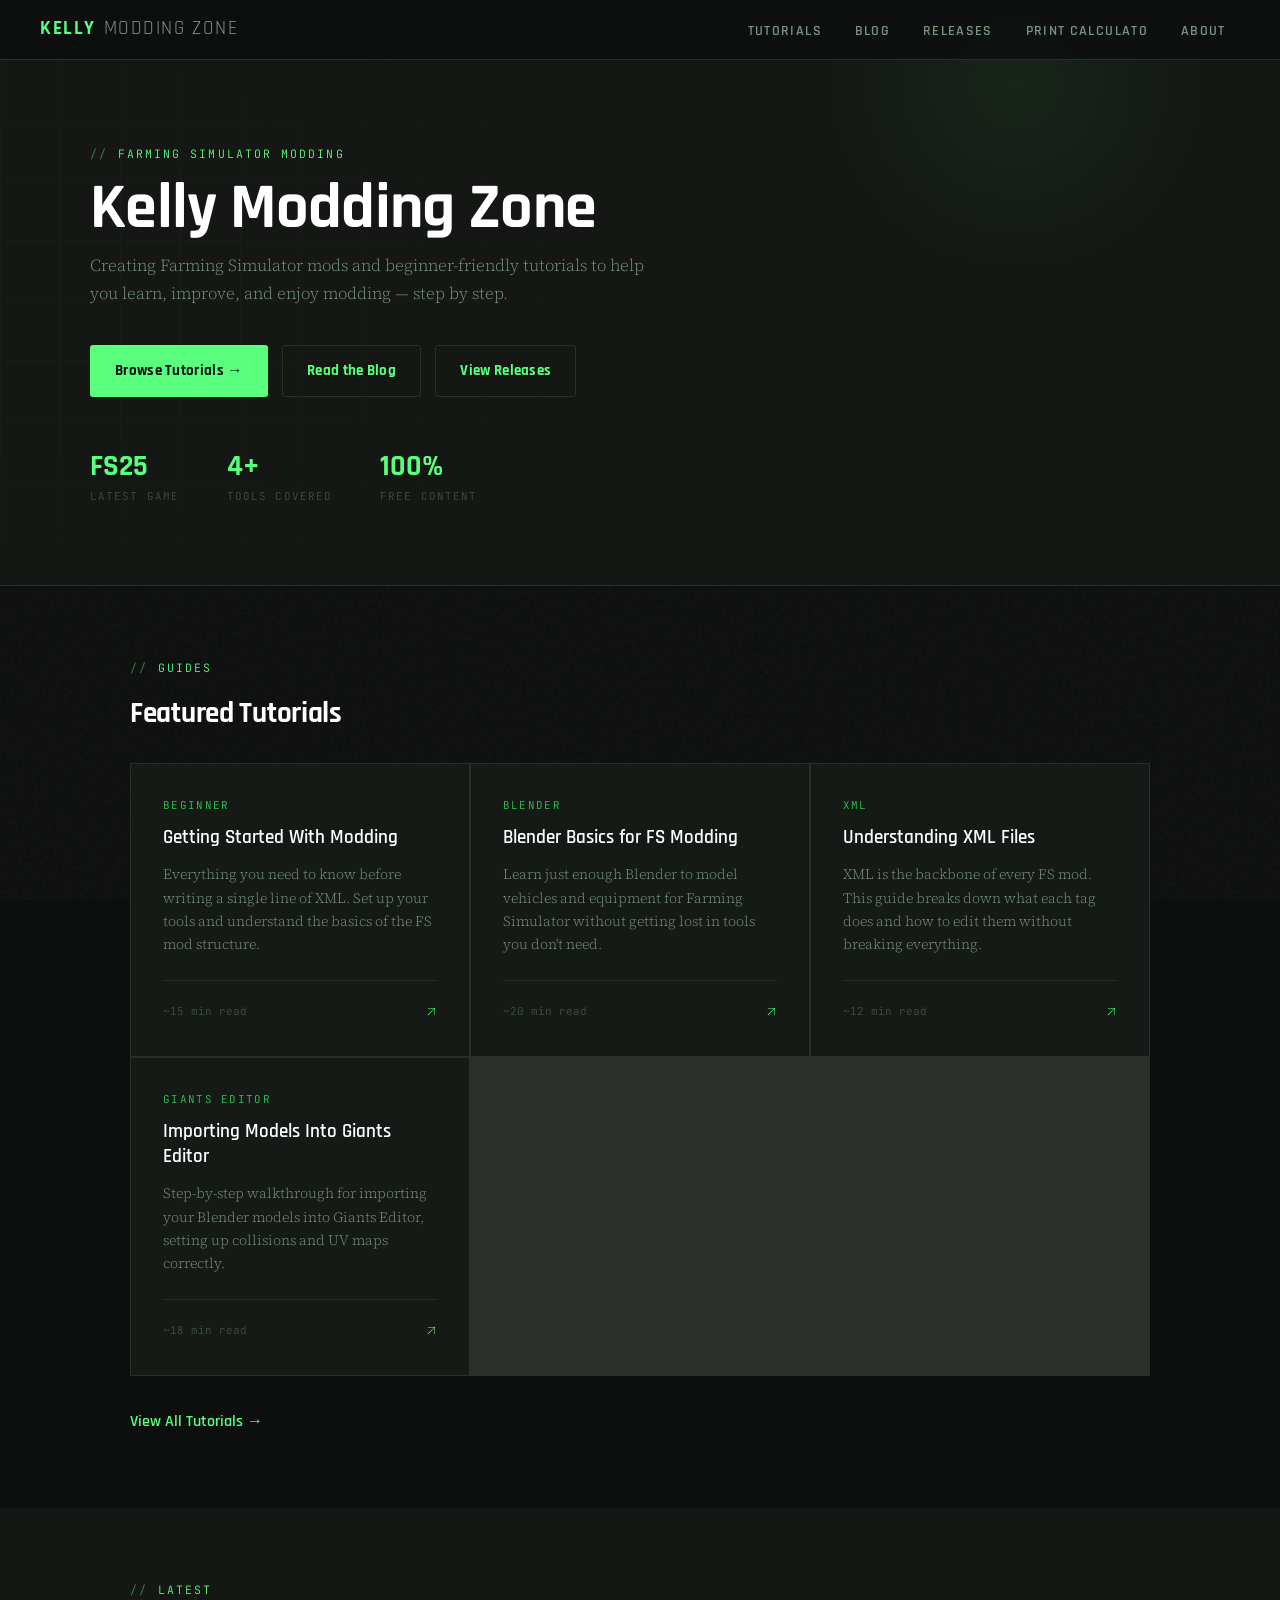
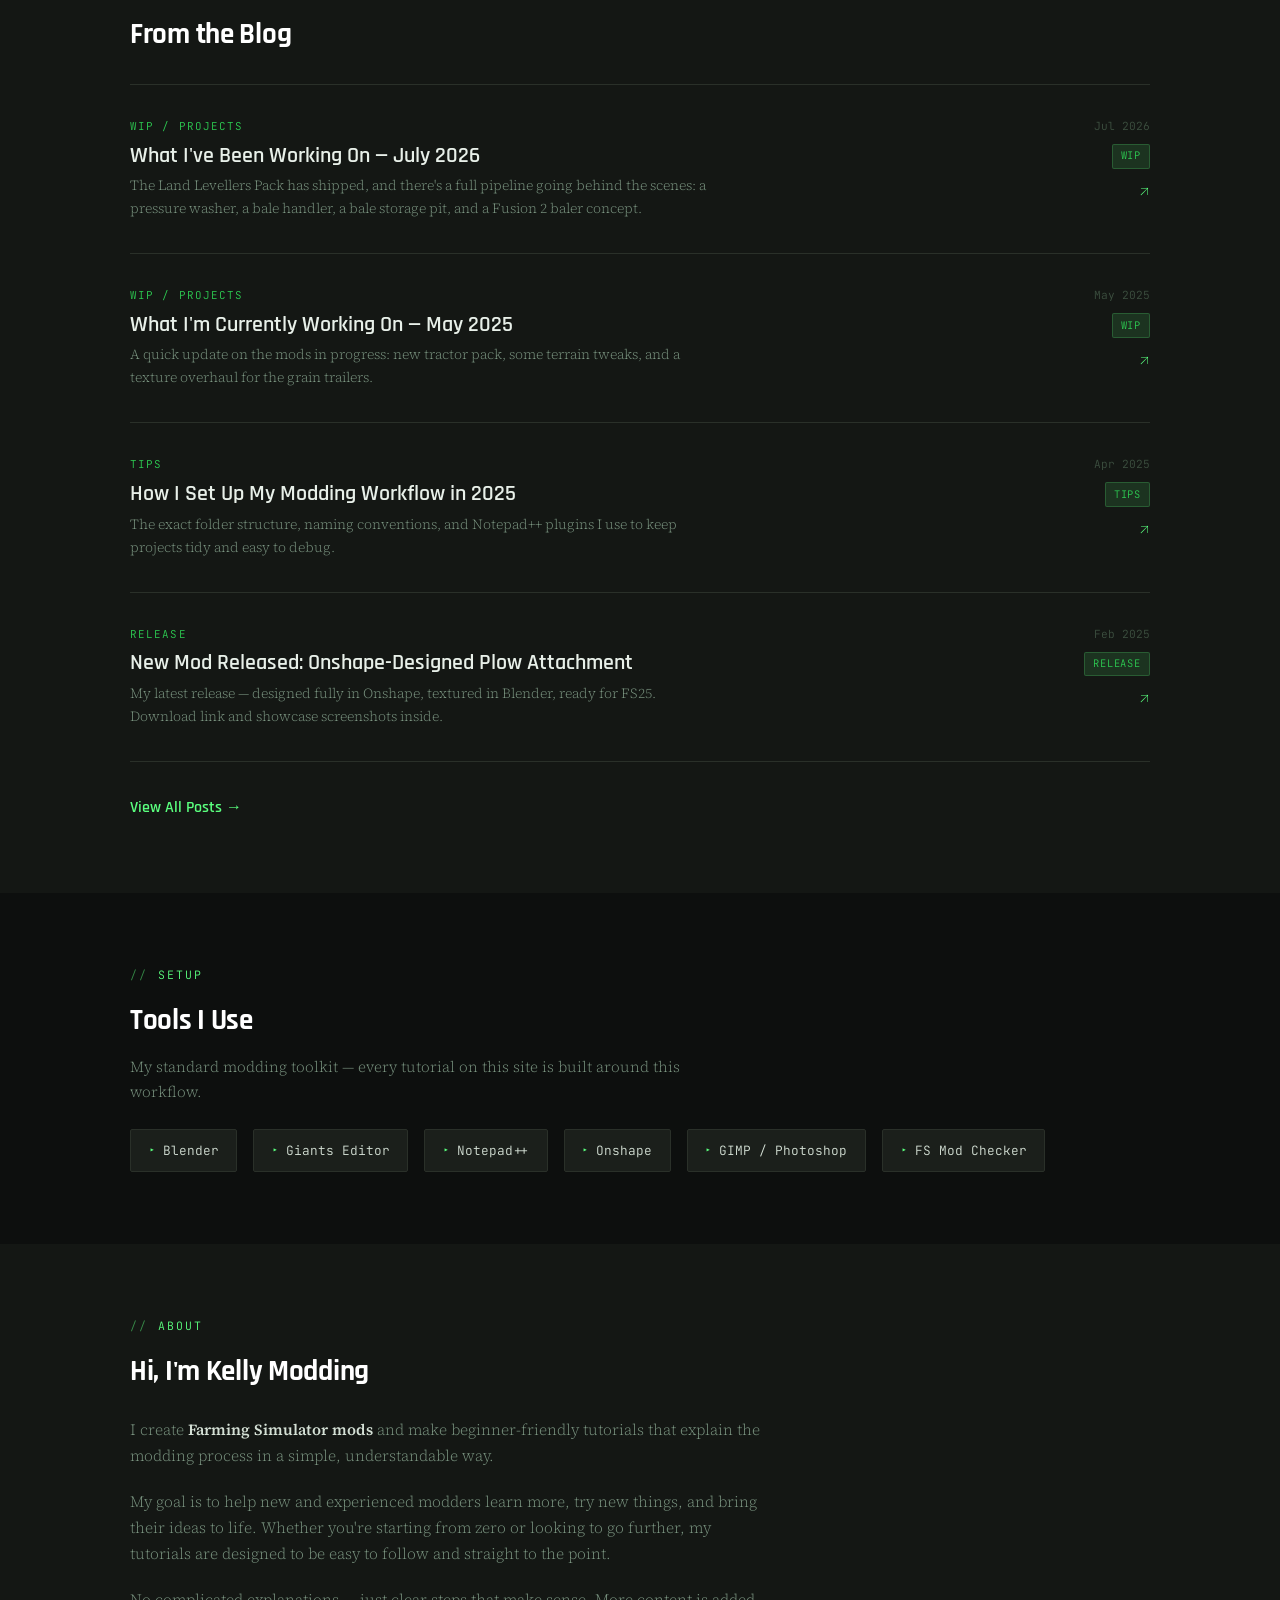
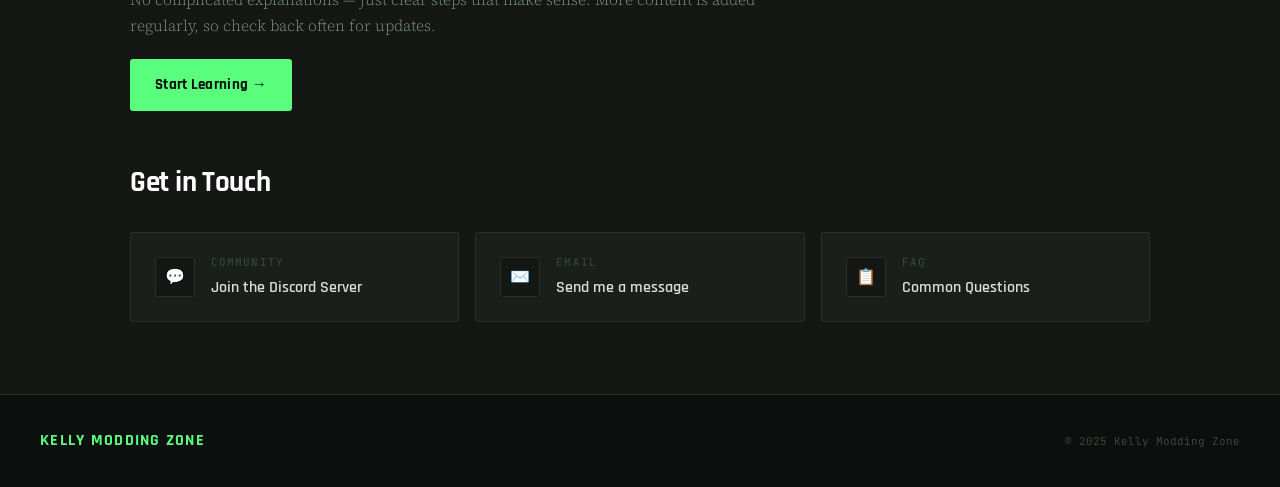
==== commit 7a0fb6b4: "Fix typo in Print Calculator link text" ====
--- a/index.html
+++ b/index.html
@@ -17,6 +17,7 @@
     <li><a href="tutorials/index.html">Tutorials</a></li>
     <li><a href="blog/index.html">Blog</a></li>
     <li><a href="releases/index.html">Releases</a></li>
+    <li><a href="tools/print-calculator.html">Print Calculato</a></li>
     <li><a href="about.html">About</a></li>
   </ul>
 </nav>
--- a/style.css
+++ b/style.css
@@ -466,6 +466,87 @@
 .release-cta { margin-top: auto; display: flex; gap: 0.6rem; flex-wrap: wrap; }
 .release-cta .btn { padding: 0.55rem 1.1rem; font-size: 0.82rem; }
 
+/* ============================== MOD DETAIL PAGE ============================== */
+
+.mod-meta-row {
+  display: flex;
+  align-items: center;
+  gap: 0.9rem;
+  flex-wrap: wrap;
+  font-family: 'JetBrains Mono', monospace;
+  font-size: 0.72rem;
+  color: var(--text-faint);
+  margin-top: 1rem;
+}
+
+.mod-status {
+  display: inline-flex;
+  align-items: center;
+  gap: 0.35rem;
+  font-family: 'JetBrains Mono', monospace;
+  font-size: 0.68rem;
+  letter-spacing: 0.08em;
+  text-transform: uppercase;
+}
+.mod-status::before { content: '●'; font-size: 0.5rem; }
+.mod-status.released { color: var(--green); }
+.mod-status.testing { color: #ffcc44; }
+
+.mod-download-row { display: flex; gap: 0.75rem; flex-wrap: wrap; margin: 1.75rem 0 0.5rem; }
+
+.mod-section { max-width: 760px; margin: 3rem 0; }
+.mod-section > h2 { font-size: 1.4rem; }
+.mod-section > p { color: var(--text); font-size: 1rem; }
+
+.implement-grid {
+  display: grid;
+  grid-template-columns: repeat(auto-fit, minmax(260px, 1fr));
+  gap: 1.5px;
+  background: var(--border);
+  border: 1px solid var(--border);
+  margin-top: 1.5rem;
+}
+.implement-card { background: var(--card-bg); padding: 1.75rem; }
+.implement-name { font-family: 'Rajdhani', sans-serif; font-weight: 700; font-size: 1.15rem; color: #fff; margin-bottom: 1rem; }
+.spec-list { display: flex; flex-direction: column; gap: 0.5rem; }
+.spec-row { display: flex; justify-content: space-between; font-size: 0.85rem; }
+.spec-label { font-family: 'JetBrains Mono', monospace; font-size: 0.7rem; color: var(--text-faint); text-transform: uppercase; letter-spacing: 0.05em; }
+.spec-value { color: var(--text); font-family: 'JetBrains Mono', monospace; font-size: 0.8rem; }
+
+.color-options { display: flex; gap: 0.6rem; flex-wrap: wrap; margin-top: 1rem; }
+.color-chip {
+  font-family: 'JetBrains Mono', monospace;
+  font-size: 0.72rem;
+  color: var(--text-dim);
+  border: 1px solid var(--border);
+  padding: 0.3rem 0.7rem;
+  border-radius: 2px;
+  display: flex;
+  align-items: center;
+  gap: 0.4rem;
+}
+.color-chip .swatch { width: 10px; height: 10px; border-radius: 50%; display: inline-block; }
+
+.changelog-list { margin-top: 1rem; display: flex; flex-direction: column; gap: 0.5rem; }
+.changelog-item {
+  font-size: 0.9rem;
+  color: var(--text-dim);
+  padding-left: 1.1rem;
+  position: relative;
+}
+.changelog-item::before { content: '▸'; color: var(--green); position: absolute; left: 0; font-size: 0.75rem; top: 0.2rem; }
+
+.lang-row { display: flex; gap: 0.4rem; margin-top: 0.75rem; }
+.lang-chip {
+  font-family: 'JetBrains Mono', monospace;
+  font-size: 0.65rem;
+  color: var(--text-faint);
+  border: 1px solid var(--border);
+  padding: 0.15rem 0.5rem;
+  border-radius: 2px;
+  text-transform: uppercase;
+}
+
 /* ============================== FOOTER ============================== */
 
 footer {
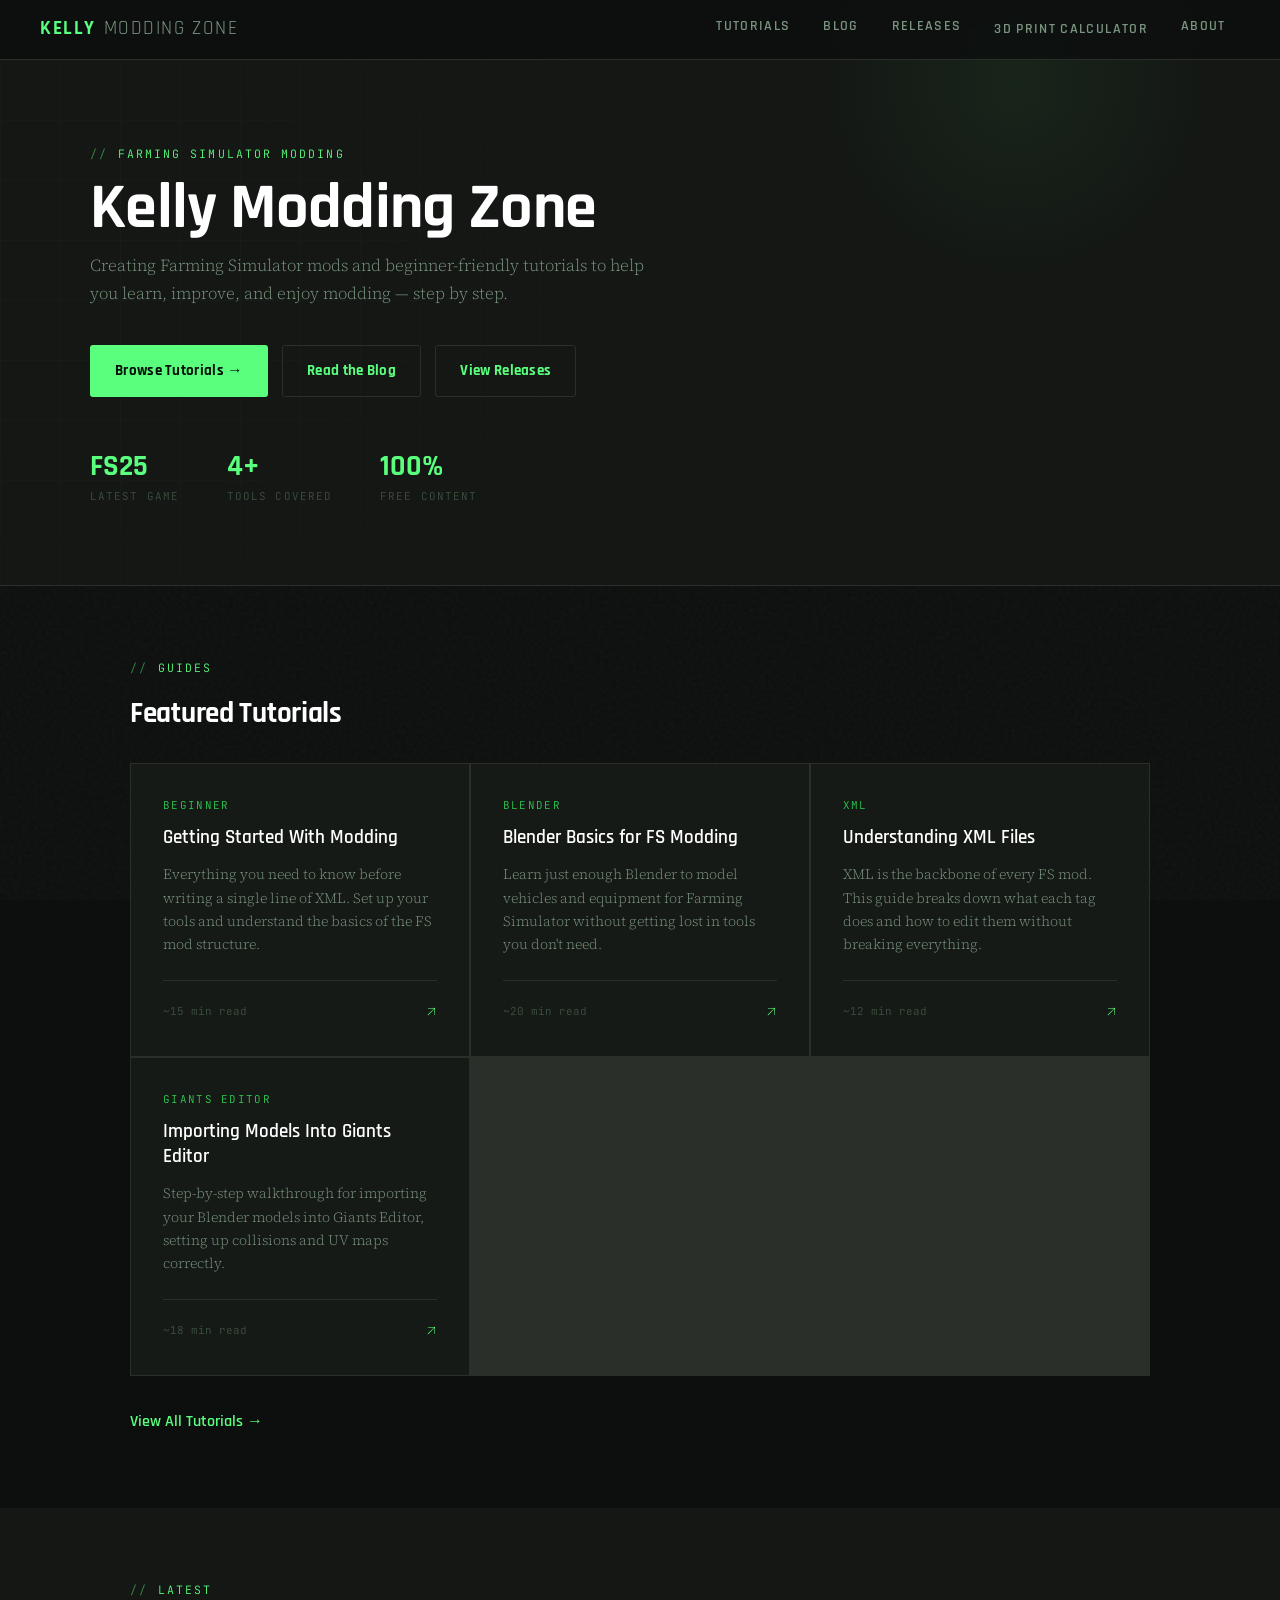
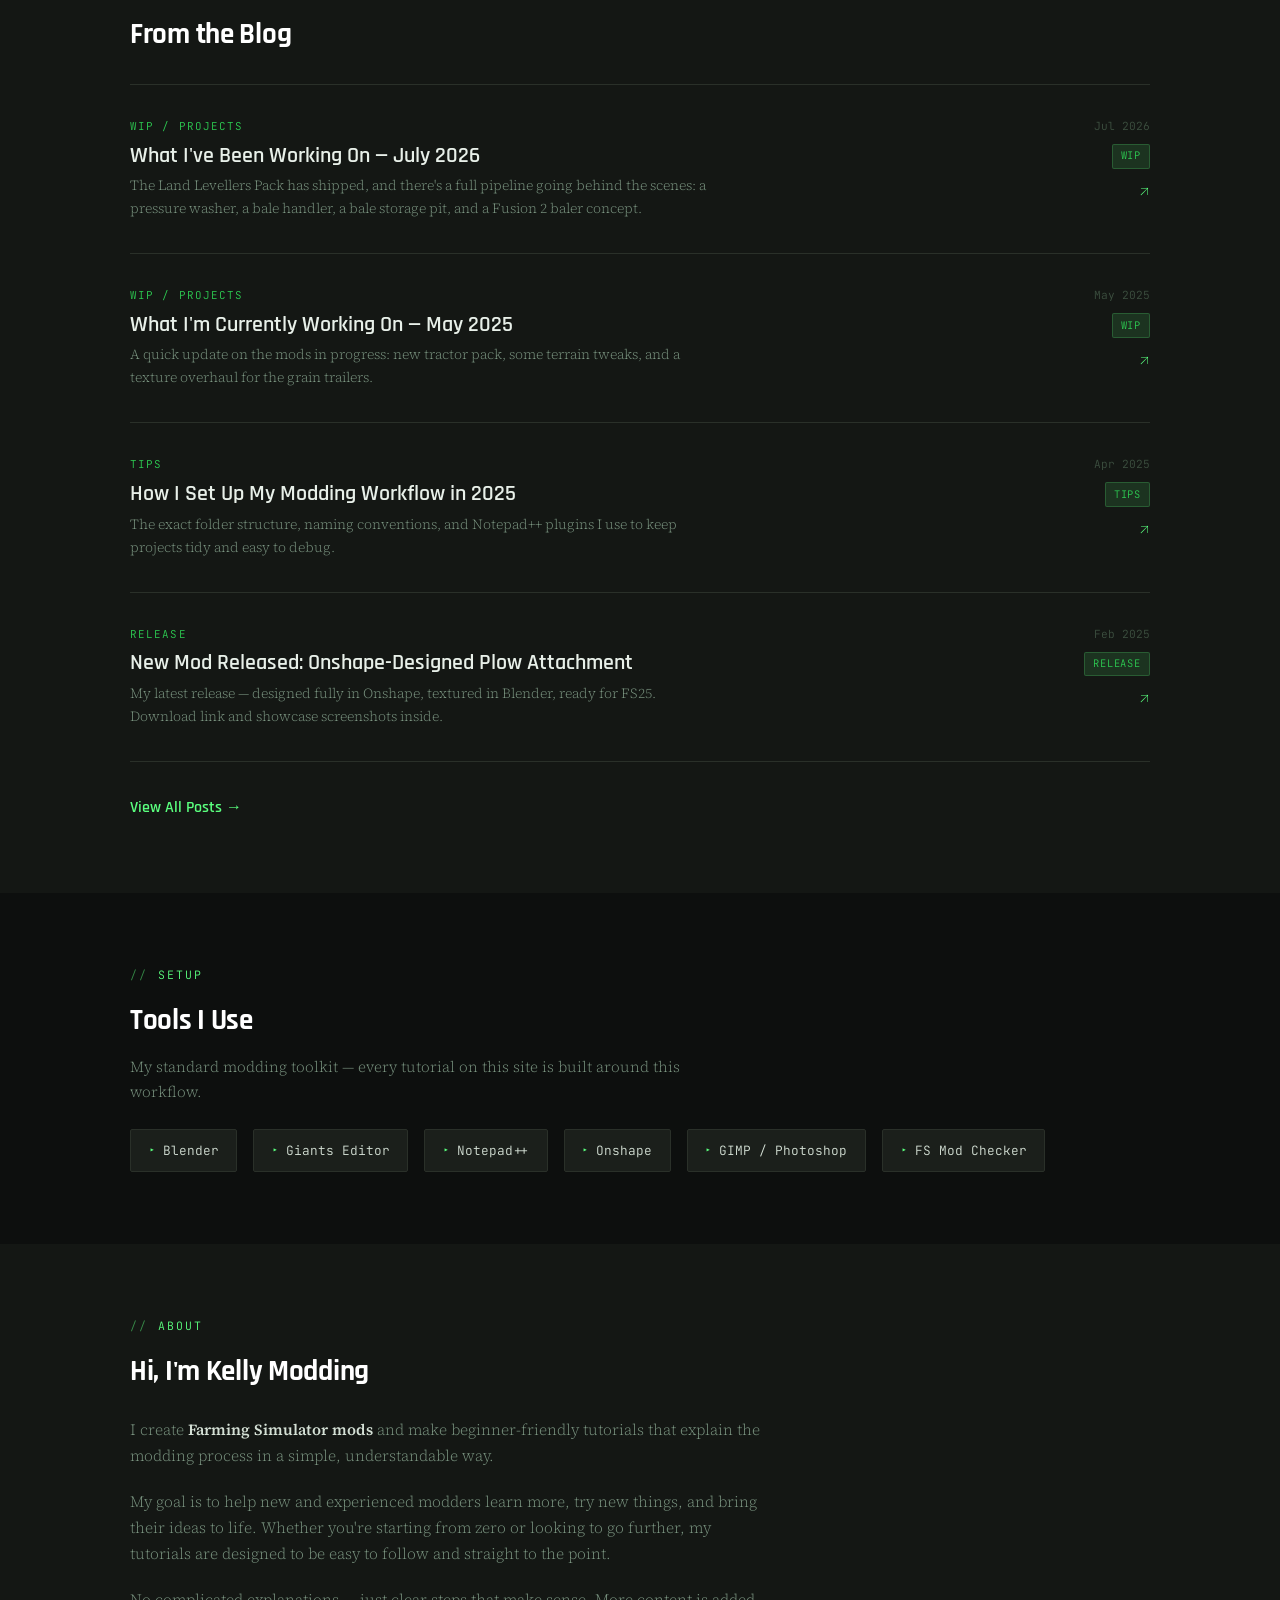
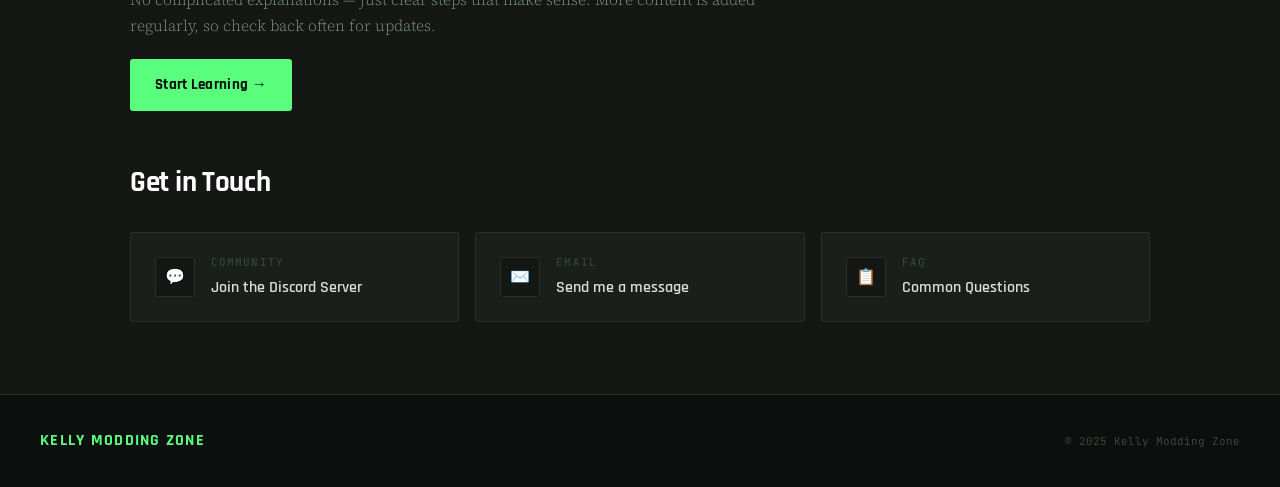
==== commit d6b92576: "Update link for 3D Print Calculator in navigation" ====
--- a/index.html
+++ b/index.html
@@ -17,7 +17,7 @@
     <li><a href="tutorials/index.html">Tutorials</a></li>
     <li><a href="blog/index.html">Blog</a></li>
     <li><a href="releases/index.html">Releases</a></li>
-    <li><a href="tools/print-calculator.html">Print Calculato</a></li>
+    <a class="calc-btn" href="tools/print-calculator.html">3D Print Calculator</a>
     <li><a href="about.html">About</a></li>
   </ul>
 </nav>
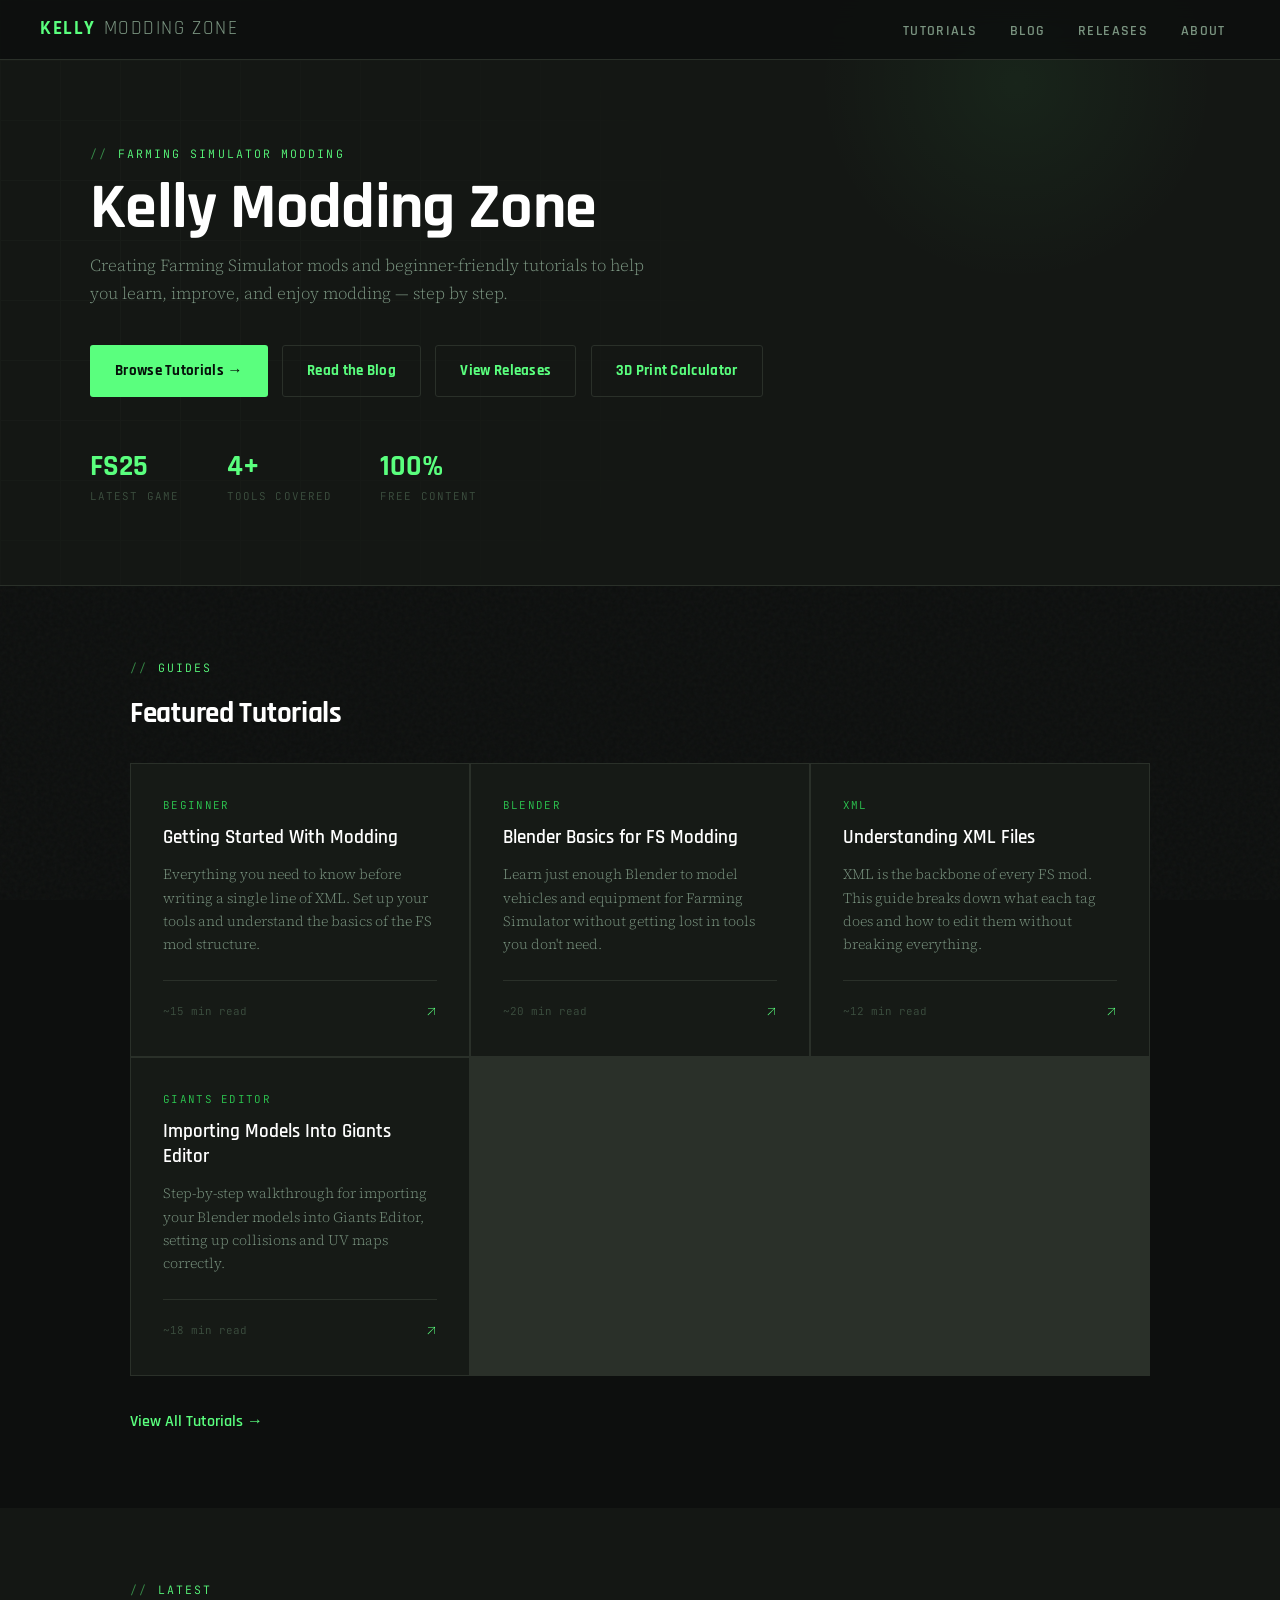
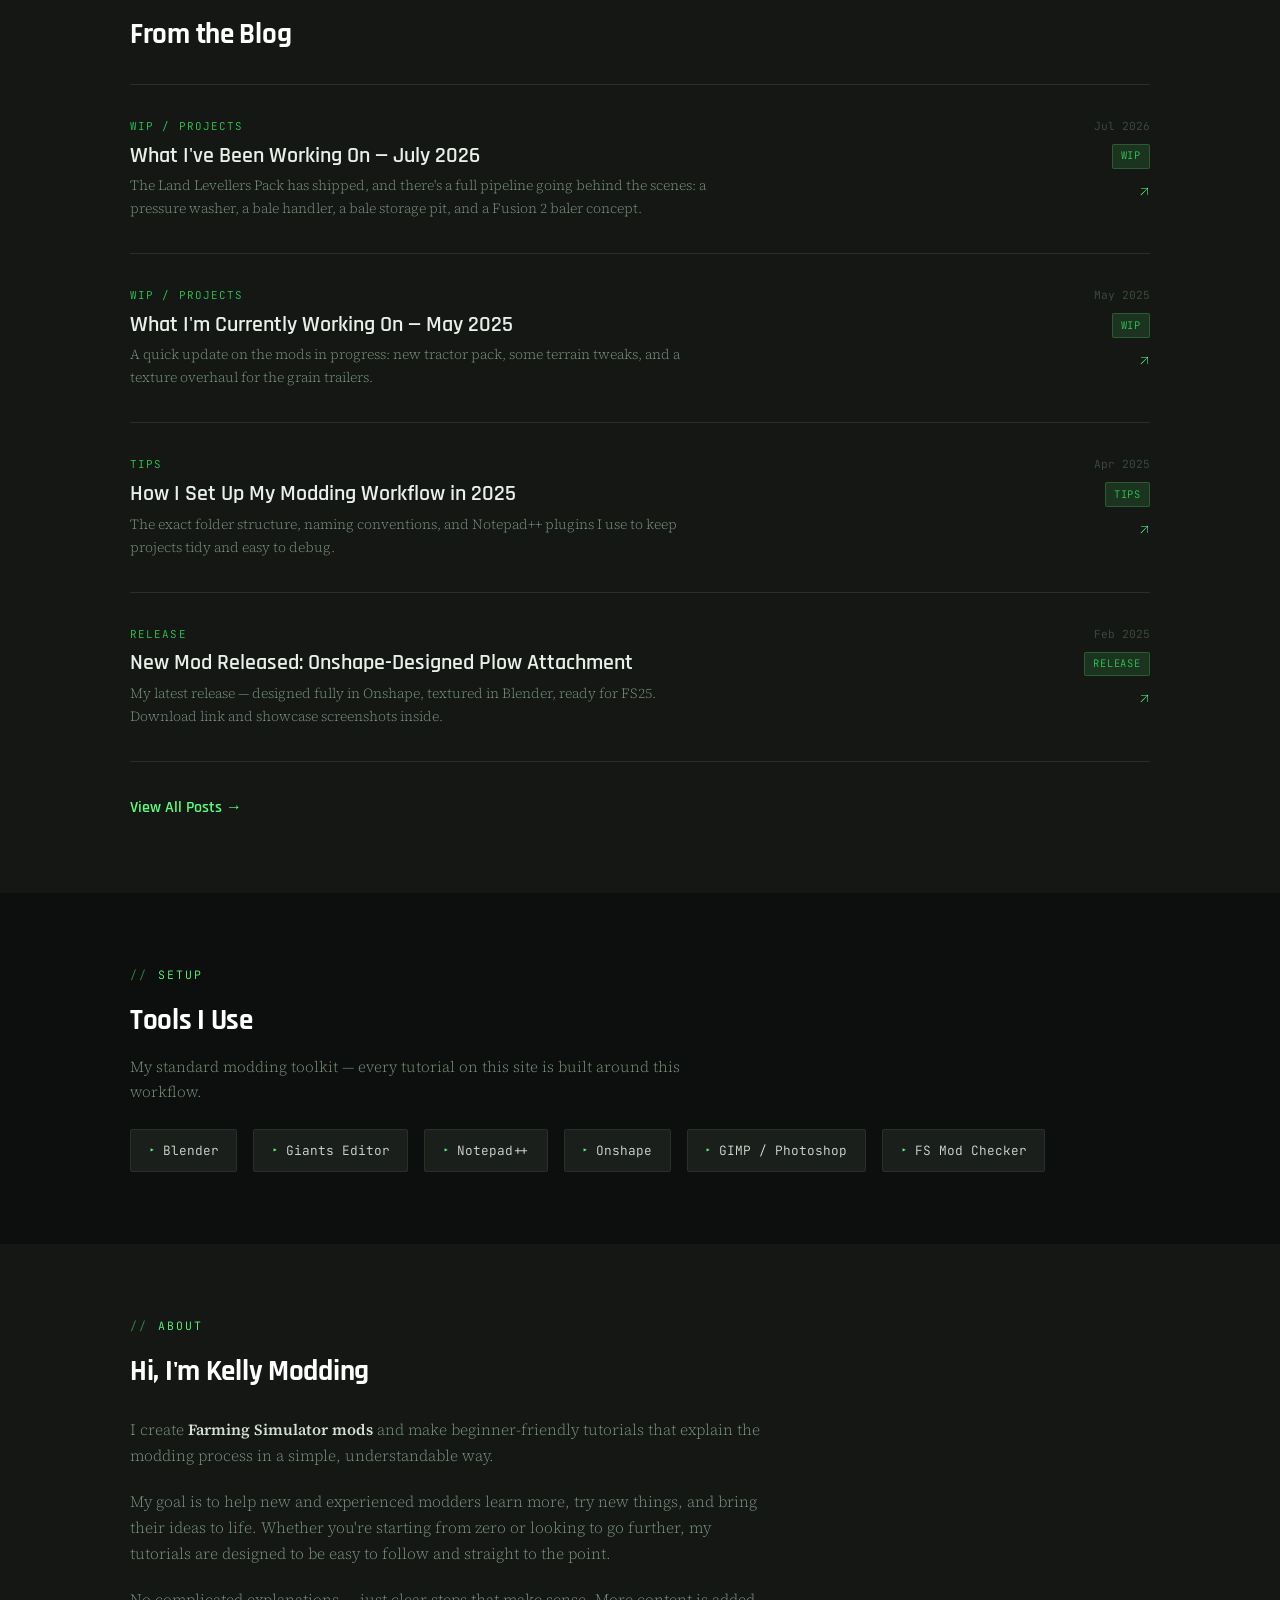
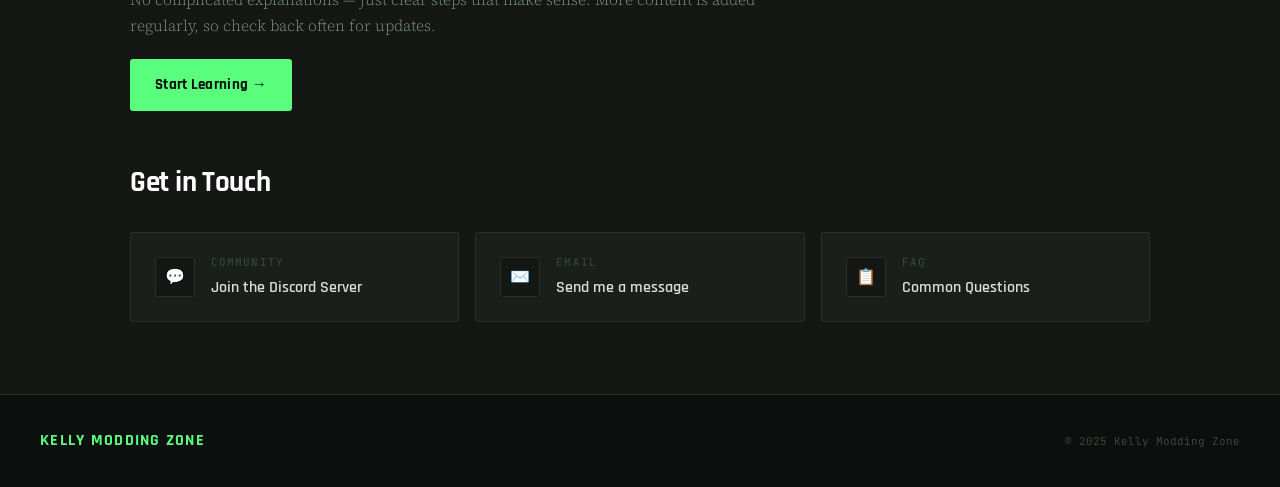
==== commit ae70fb5f: "Reposition 3D Print Calculator link in index.html" ====
--- a/index.html
+++ b/index.html
@@ -17,7 +17,6 @@
     <li><a href="tutorials/index.html">Tutorials</a></li>
     <li><a href="blog/index.html">Blog</a></li>
     <li><a href="releases/index.html">Releases</a></li>
-    <a class="calc-btn" href="tools/print-calculator.html">3D Print Calculator</a>
     <li><a href="about.html">About</a></li>
   </ul>
 </nav>
@@ -34,6 +33,7 @@
       <a href="tutorials/index.html" class="btn btn-primary">Browse Tutorials →</a>
       <a href="blog/index.html" class="btn btn-ghost">Read the Blog</a>
       <a href="releases/index.html" class="btn btn-ghost">View Releases</a>
+      <a href="tools/print-calculator.html" class="btn btn-ghost">3D Print Calculator</a>
     </div>
     <div class="stat-row">
       <div>
@@ -195,7 +195,7 @@
 
     <div style="margin-top:3rem;">
       <h2>Get in Touch</h2>
-      <div class="contact-grid" style="grid-template-columns: 1fr 1fr 1fr;">
+      <div class="contact-grid">
         <a href="about.html#YOUR_DISCORD_LINK_HERE" class="contact-card">
           <div class="contact-icon">💬</div>
           <div>
--- a/style.css
+++ b/style.css
@@ -580,3 +580,18 @@
   .blog-post { grid-template-columns: 1fr; gap: 0.5rem; }
   .post-right { flex-direction: row; align-items: center; }
 }
+.calc-btn {
+  display: inline-block;
+  padding: 12px 22px;
+  border: 1px solid #5aff7e;
+  border-radius: 6px;
+  color: #5aff7e;
+  font-family: 'JetBrains Mono', monospace;
+  font-weight: 500;
+  text-decoration: none;
+  transition: background .2s, color .2s;
+}
+.calc-btn:hover {
+  background: #5aff7e;
+  color: #0b0f0c;
+}
